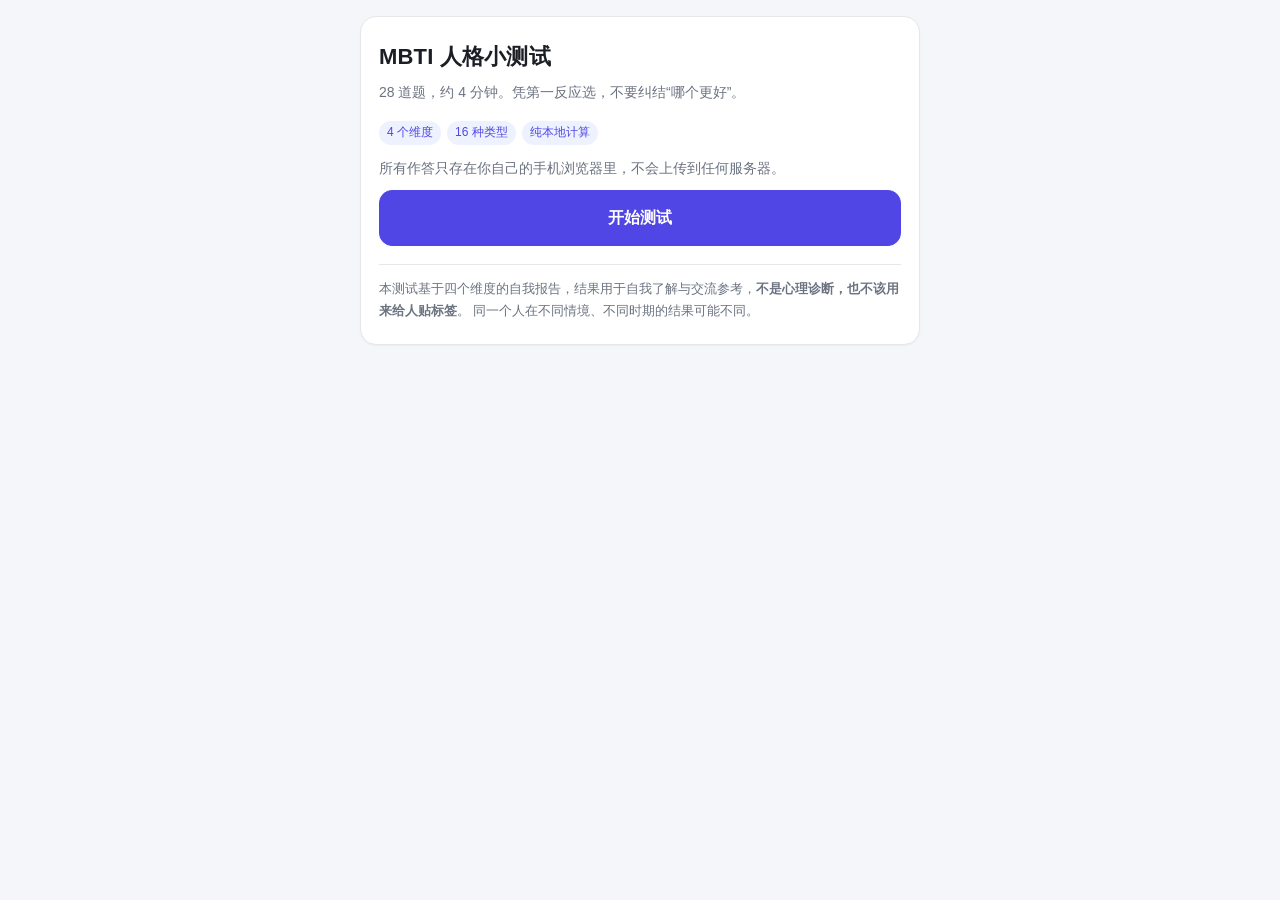
==== index.html @ 798ecd70 "deploy index.html" ====
<!DOCTYPE html>
<html lang="zh-CN">
<head>
<meta charset="utf-8">
<meta name="viewport" content="width=device-width, initial-scale=1, viewport-fit=cover">
<meta name="theme-color" content="#4f46e5">
<title>MBTI 人格小测试</title>
<style>
  :root{
    --bg:#f5f6fa; --card:#ffffff; --ink:#1c1e26; --muted:#6b7280;
    --line:#e5e7eb; --accent:#4f46e5; --accent-soft:#eef2ff;
    --good:#0f9d58; --warn:#d97706;
  }
  @media (prefers-color-scheme: dark){
    :root{
      --bg:#111318; --card:#191c23; --ink:#e8eaef; --muted:#9aa1ac;
      --line:#2a2f39; --accent:#8b8bf5; --accent-soft:#20222e;
    }
  }
  *{box-sizing:border-box;-webkit-tap-highlight-color:transparent}
  html,body{margin:0;padding:0}
  body{
    background:var(--bg); color:var(--ink);
    font:16px/1.65 -apple-system,BlinkMacSystemFont,"Segoe UI","PingFang SC","Hiragino Sans GB","Microsoft YaHei",sans-serif;
    padding:calc(16px + env(safe-area-inset-top)) 14px calc(20px + env(safe-area-inset-bottom));
    display:flex; justify-content:center;
  }
  #app{width:100%;max-width:560px}
  .card{
    background:var(--card); border:1px solid var(--line); border-radius:16px;
    padding:22px 18px; box-shadow:0 1px 2px rgba(0,0,0,.04);
  }
  h1{font-size:22px;margin:0 0 6px;letter-spacing:.2px}
  h2{font-size:17px;margin:22px 0 8px}
  p{margin:0 0 10px}
  .muted{color:var(--muted);font-size:14px}
  .tag{display:inline-block;font-size:12px;padding:2px 8px;border-radius:999px;background:var(--accent-soft);color:var(--accent);margin-right:6px}
  .btn{
    display:block;width:100%;border:1px solid var(--line);background:var(--card);
    color:var(--ink);font:inherit;font-size:16px;line-height:1.5;
    padding:15px 16px;border-radius:13px;margin:10px 0;text-align:left;cursor:pointer;
    transition:transform .06s ease, background .16s ease, border-color .16s ease;
  }
  .btn:active{transform:scale(.985)}
  .btn.primary{background:var(--accent);border-color:var(--accent);color:#fff;text-align:center;font-weight:600}
  .btn.ghost{background:transparent;text-align:center;color:var(--muted);border-style:dashed;font-size:14px;padding:11px}
  .btn.picked{background:var(--accent-soft);border-color:var(--accent)}
  .bar{height:6px;border-radius:99px;background:var(--line);overflow:hidden;margin:12px 0 18px}
  .bar > i{display:block;height:100%;background:var(--accent);border-radius:99px;transition:width .25s ease}
  .q{font-size:19px;line-height:1.55;margin:4px 0 16px;font-weight:600}
  .type{font-size:44px;font-weight:800;letter-spacing:3px;margin:2px 0 4px;color:var(--accent)}
  .type-name{font-size:18px;font-weight:600;margin-bottom:10px}
  .dim{margin:14px 0}
  .dim .label{display:flex;justify-content:space-between;flex-wrap:wrap;gap:6px;font-size:13.5px;margin-bottom:5px}
  .dim .label b{font-weight:700}
  .dim .desc{font-size:12px;color:var(--muted);text-align:center;margin-top:5px}
  .rail{display:flex;height:9px;border-radius:99px;overflow:hidden;border:1px solid var(--line)}
  .rail span{display:block;height:100%}
  .rail .l{background:var(--accent)}
  .rail .r{background:var(--line)}
  ul.chips{list-style:none;padding:0;margin:6px 0 0;display:flex;flex-wrap:wrap;gap:8px}
  ul.chips li{font-size:13px;padding:5px 10px;border-radius:9px;background:var(--accent-soft);color:var(--ink)}
  ul.list{margin:6px 0 0;padding-left:20px}
  ul.list li{margin:5px 0}
  .foot{color:var(--muted);font-size:12.5px;line-height:1.7;margin-top:18px;padding-top:14px;border-top:1px solid var(--line)}
  .note{border-left:3px solid var(--warn);background:rgba(217,119,6,.08);padding:10px 12px;border-radius:8px;font-size:13.5px;margin:12px 0}
  .row{display:flex;gap:10px}
  .row .btn{margin:10px 0 0}
  .hidden{display:none}
</style>
</head>
<body>
<div id="app"></div>

<script>
/* ============ 题库：四个维度，每个 7 题，共 28 题 ============ */
const QUESTIONS = [
  // E / I  能量来源
  {axis:"EI", q:"周末突然空出半天，你更想……", a:{t:"约人出门，找朋友聊聊天", v:"E"}, b:{t:"一个人待着，做点自己的事", v:"I"}},
  {axis:"EI", q:"在一场基本都是陌生人的聚会上，你通常……", a:{t:"主动和几个人搭话", v:"E"}, b:{t:"先观察，等别人来找你", v:"I"}},
  {axis:"EI", q:"想把一件事想清楚时，你更常……", a:{t:"边说边想，说出来才理顺", v:"E"}, b:{t:"先在心里想明白，再开口", v:"I"}},
  {axis:"EI", q:"连续社交一整天后，你的感觉是……", a:{t:"还挺兴奋，能继续", v:"E"}, b:{t:"明显被掏空，需要独处充电", v:"I"}},
  {axis:"EI", q:"遇到烦心事，你更倾向于……", a:{t:"找人说出来", v:"E"}, b:{t:"自己先消化", v:"I"}},
  {axis:"EI", q:"你的社交圈更接近……", a:{t:"认识的人多，圈子比较广", v:"E"}, b:{t:"少数几个很熟，交往很深", v:"I"}},
  {axis:"EI", q:"在小组讨论里，你更常……", a:{t:"主动开口，推动话题往前走", v:"E"}, b:{t:"听得多，想清楚再发言", v:"I"}},

  // S / N  信息获取
  {axis:"SN", q:"学一样新东西时，你更信任……", a:{t:"具体例子和可以照做的步骤", v:"S"}, b:{t:"背后的原理和整体框架", v:"N"}},
  {axis:"SN", q:"进入一个新环境，你更容易注意到……", a:{t:"眼前的事实和细节", v:"S"}, b:{t:"事情之间的关联和可能性", v:"N"}},
  {axis:"SN", q:"讲一次旅行，你更爱讲……", a:{t:"去了哪、吃了什么、花了多少", v:"S"}, b:{t:"感受、联想，和这次旅行对我的意义", v:"N"}},
  {axis:"SN", q:"做计划时，你更看重……", a:{t:"现在就能落地的具体步骤", v:"S"}, b:{t:"未来可能的方向和空间", v:"N"}},
  {axis:"SN", q:"别人更常这样评价你……", a:{t:"实在、靠得住", v:"S"}, b:{t:"想得多、有想法", v:"N"}},
  {axis:"SN", q:"你更享受哪种过程……", a:{t:"把已经有的东西打磨得更精细", v:"S"}, b:{t:"想出一个还没人做过的点子", v:"N"}},
  {axis:"SN", q:"拿到一份说明书，你会……", a:{t:"按步骤一步步照着做", v:"S"}, b:{t:"先跳着翻，抓住大意再回头", v:"N"}},

  // T / F  决策方式
  {axis:"TF", q:"朋友向你抱怨时，你第一反应是……", a:{t:"帮他分析该怎么解决", v:"T"}, b:{t:"先说一句“确实挺难受的”", v:"F"}},
  {axis:"TF", q:"做决定时，你更依赖……", a:{t:"逻辑和利弊得失", v:"T"}, b:{t:"自己的感受和对别人的影响", v:"F"}},
  {axis:"TF", q:"别人当面指出你的问题，你更在意……", a:{t:"他说得对不对", v:"T"}, b:{t:"他说话的方式和态度", v:"F"}},
  {axis:"TF", q:"团队里有人拖了后腿，你更可能……", a:{t:"直接把问题指出来", v:"T"}, b:{t:"先想他是不是遇到了什么困难", v:"F"}},
  {axis:"TF", q:"你更希望被人评价为……", a:{t:"公平、讲原则", v:"T"}, b:{t:"温暖、好相处", v:"F"}},
  {axis:"TF", q:"看电影时，你更容易被打动的是……", a:{t:"情节严密、逻辑站得住", v:"T"}, b:{t:"人物真挚的情感", v:"F"}},
  {axis:"TF", q:"必须拒绝别人时，你觉得……", a:{t:"把理由说清楚就够了", v:"T"}, b:{t:"用什么方式说更重要", v:"F"}},

  // J / P  生活态度
  {axis:"JP", q:"出门旅行前，你……", a:{t:"会做好详细行程和清单", v:"J"}, b:{t:"大致定个方向就出发", v:"P"}},
  {axis:"JP", q:"你的桌面和文件……", a:{t:"分类清楚，随时能找到", v:"J"}, b:{t:"有点乱，但我知道东西在哪", v:"P"}},
  {axis:"JP", q:"面对截止日期，你通常……", a:{t:"提前完成，留出余量", v:"J"}, b:{t:"临近了效率最高", v:"P"}},
  {axis:"JP", q:"计划被临时打乱，你会……", a:{t:"有点烦躁，想尽快回到计划里", v:"J"}, b:{t:"无所谓，随机应变反而有意思", v:"P"}},
  {axis:"JP", q:"你更喜欢……", a:{t:"事情有明确的结论", v:"J"}, b:{t:"保留选择的余地", v:"P"}},
  {axis:"JP", q:"关于待办清单，你……", a:{t:"会写，而且真的会划掉", v:"J"}, b:{t:"写过，但很少回头看", v:"P"}},
  {axis:"JP", q:"你的做事节奏更像……", a:{t:"稳步推进，按部就班", v:"J"}, b:{t:"一阵一阵，集中爆发", v:"P"}},
];

/* ============ 16 型描述 ============ */
const TYPES = {
  ISTJ:{n:"物流师",s:"可靠、务实、说到做到",g:["责任心和执行力强","重视规则与细节，少出错","承诺的事情一定跟进到底"],b:["变化太快时容易僵住","不太表达情绪，容易被误解为冷淡","容易把“应该”压在别人身上"],f:["财务 / 审计 / 法务","运维 / 质量 / 项目管理","行政与流程类岗位"]},
  ISFJ:{n:"守卫者",s:"体贴、细心，默默把事做好",g:["观察入微，记得别人的需要","踏实可靠，团队里的稳定器","对承诺和关系都很忠诚"],b:["不容易拒绝，容易过度承担","面对冲突倾向忍让","变化来临时容易焦虑"],f:["教育 / 护理 / 医疗支持","人事 / 客户成功","行政与后勤保障"]},
  INFJ:{n:"提倡者",s:"理想主义，能看穿人心",g:["洞察力强，能读懂言外之意","有长期目标感和使命感","擅长一对一深度沟通"],b:["容易过度思虑、内耗","对现实妥协感到痛苦","标准高，容易对他人失望"],f:["心理咨询 / 教练","内容策划 / 品牌","公益与社会创新"]},
  INTJ:{n:"建筑师",s:"目标清晰，习惯从系统层面想问题",g:["战略眼光，能提前布局","独立、自驱，不需要人催","学习能力强，抓住本质快"],b:["显得疏离，不喜欢无效应酬","对低效容忍度低","容易忽略他人的情绪需要"],f:["技术架构 / 算法 / 研发","战略与商业分析","产品规划"]},
  ISTP:{n:"鉴赏家",s:"冷静、动手能力强，专治眼前的问题",g:["上手快，能快速定位故障","压力下依然冷静","不喜欢废话，效率高"],b:["对长期规划兴趣不足","不爱解释，容易显得冷淡","容易厌倦重复性工作"],f:["工程 / 硬件 / 现场调试","安全应急 / 逆向分析","运维与技术支持"]},
  ISFP:{n:"探险家",s:"温和、有审美，活在当下",g:["细腻敏感，能感知氛围","动手与审美结合得好","不强加于人，相处舒服"],b:["不喜欢冲突，容易回避","长期目标容易模糊","被批评时容易受伤"],f:["设计 / 摄影 / 视觉","手作 / 内容创作","服务与体验类岗位"]},
  INFP:{n:"调停者",s:"真诚、理想主义，在意“这件事对不对”",g:["共情力强，能理解复杂情绪","有创造力，善于表达内心","坚持自己认同的价值"],b:["容易拖延，理想与现实拉扯","对批评敏感","做决定时反复摇摆"],f:["写作 / 内容 / 编剧","心理咨询 / 教育","用户研究 / 公益"]},
  INTP:{n:"逻辑学家",s:"好奇、爱分析，喜欢把事情拆开研究",g:["抽象思维强，善于建模","独立，不轻易被说服","对感兴趣的东西钻研很深"],b:["想得多做得少，容易半途","对规则和流程不耐烦","容易忽略现实约束"],f:["研发 / 算法 / 数据","研究 / 学术","技术写作与咨询"]},
  ESTP:{n:"企业家",s:"果断、行动快，喜欢真实世界的挑战",g:["临场反应快，敢拍板","擅长谈判和现场解决问题","抗压、不怕试错"],b:["耐心不足，容易急躁","对长期后果考虑偏少","不爱做计划"],f:["销售 / 商务拓展","创业 / 运营","应急与现场管理"]},
  ESFP:{n:"表演者",s:"热情、有感染力，能把气氛带动起来",g:["亲和力强，容易建立关系","适应快，现场感好","让团队气氛轻松"],b:["容易冲动消费或决定","不喜欢枯燥的收尾工作","长期规划较弱"],f:["市场 / 活动 / 新媒体","销售 / 客户关系","表演 / 直播 / 内容"]},
  ENFP:{n:"竞选者",s:"点子多、能量足，擅长把人和事连起来",g:["创意和热情都很充沛","共情力强，社交自然","能给团队带来新可能"],b:["容易开很多头、收不住尾","对重复任务耐心低","承诺过多容易疲惫"],f:["市场 / 品牌 / 增长","内容与社群运营","产品与用户研究"]},
  ENTP:{n:"辩论家",s:"思维机敏，喜欢挑战既有说法",g:["反应快，善于找漏洞","点子多，敢于打破常规","跨界学习能力强"],b:["容易争论过度、显得尖锐","对执行细节不耐烦","喜欢开头不喜欢收尾"],f:["产品 / 增长 / 战略","咨询 / 商业分析","创业与技术布道"]},
  ESTJ:{n:"总经理",s:"组织力强，把目标拆成一步步的动作",g:["执行和统筹能力强","决策果断，能扛事","擅长建立流程和标准"],b:["容易强势，听不进不同意见","对情绪需求不敏感","不喜变化和无序"],f:["管理 / 项目管理","运营 / 供应链","销售团队管理"]},
  ESFJ:{n:"执政官",s:"热心、会照顾人，天生维护关系",g:["善于协调，让团队融洽","对他人需求很敏感","执行力强，说到做到"],b:["太在意别人评价","容易为关系牺牲原则","不喜欢冲突和变动"],f:["人事 / 行政 / 客户成功","教育 / 医疗服务","社群与活动运营"]},
  ENFJ:{n:"主人公",s:"有号召力，擅长带动他人成长",g:["共情与表达兼具，感染力强","善于识人、鼓励人","有推动团队向前的能量"],b:["容易替别人扛太多","对负面反馈较敏感","理想化，容易失望"],f:["管理 / 团队负责人","培训 / 教育 / 教练","品牌公关 / 人力发展"]},
  ENTJ:{n:"指挥官",s:"目标导向，天然想把事情推到底",g:["统筹与决断力强","擅长定目标、调动资源","抗压，能在混乱中推进"],b:["节奏快，容易压到身边人","对情绪和关系投入不足","不容易接受“做不到”"],f:["创业 / 高管 / 战略","咨询 / 投资","大型项目负责"]},
};

const DIMS = [
  {key:"EI", l:"E", r:"I", ln:"外向", rn:"内向", desc:"能量从哪里来"},
  {key:"SN", l:"S", r:"N", ln:"实感", rn:"直觉", desc:"怎么接收信息"},
  {key:"TF", l:"T", r:"F", ln:"思考", rn:"情感", desc:"怎么做决定"},
  {key:"JP", l:"J", r:"P", ln:"判断", rn:"知觉", desc:"怎么安排生活"},
];

/* ============ 计分（纯函数，便于测试） ============ */
function compute(answers){
  const counts = {EI:{E:0,I:0},SN:{S:0,N:0},TF:{T:0,F:0},JP:{J:0,P:0}};
  let skipped = 0;
  answers.forEach((v, i) => {
    const q = QUESTIONS[i];
    if(!v){ skipped++; return; }
    counts[q.axis][v] += 1;
  });
  let code = "", axes = [];
  DIMS.forEach(d => {
    const c = counts[d.key];
    const lv = c[d.l], rv = c[d.r], total = lv + rv;
    const pct = total ? Math.round((lv / total) * 100) : 50;
    const letter = total ? (lv >= rv ? d.l : d.r) : d.l;
    code += letter;
    axes.push({
      key:d.key, desc:d.desc, left:d.ln, right:d.rn,
      leftLetter:d.l, rightLetter:d.r,
      leftPct: pct, rightPct: 100 - pct,
      pick: letter, total,
      borderline: total >= 5 && Math.abs(pct - 50) <= 7,
    });
  });
  return {code, axes, skipped, answered: answers.filter(Boolean).length};
}

/* ============ 界面 ============ */
const app = document.getElementById("app");
const state = { i:0, answers:new Array(QUESTIONS.length).fill(null), view:"intro" };

function esc(s){ return String(s).replace(/[&<>"]/g, c => ({"&":"&amp;","<":"&lt;",">":"&gt;",'"':"&quot;"}[c])); }

function renderIntro(){
  const total = QUESTIONS.length;
  app.innerHTML = `
    <div class="card">
      <h1>MBTI 人格小测试</h1>
      <p class="muted">${total} 道题，约 4 分钟。凭第一反应选，不要纠结“哪个更好”。</p>
      <p style="margin-top:14px">
        <span class="tag">4 个维度</span><span class="tag">16 种类型</span><span class="tag">纯本地计算</span>
      </p>
      <p class="muted" style="margin-top:12px">所有作答只存在你自己的手机浏览器里，不会上传到任何服务器。</p>
      <button class="btn primary" id="start">开始测试</button>
      <div class="foot">
        本测试基于四个维度的自我报告，结果用于自我了解与交流参考，<b>不是心理诊断，也不该用来给人贴标签</b>。
        同一个人在不同情境、不同时期的结果可能不同。
      </div>
    </div>`;
  document.getElementById("start").onclick = () => { state.i = 0; state.view = "quiz"; renderQuiz(); };
}

function renderQuiz(){
  const q = QUESTIONS[state.i];
  const chosen = state.answers[state.i];
  const pct = Math.round((state.i / QUESTIONS.length) * 100);
  app.innerHTML = `
    <div class="card">
      <div class="muted" style="display:flex;justify-content:space-between">
        <span>第 ${state.i + 1} / ${QUESTIONS.length} 题</span><span>${DIMS.find(d=>d.key===q.axis).desc}</span>
      </div>
      <div class="bar"><i style="width:${pct}%"></i></div>
      <div class="q">${esc(q.q)}</div>
      <button class="btn ${chosen===q.a.v?'picked':''}" data-v="${q.a.v}">${esc(q.a.t)}</button>
      <button class="btn ${chosen===q.b.v?'picked':''}" data-v="${q.b.v}">${esc(q.b.t)}</button>
      <button class="btn ghost" data-v="">两个都不像，跳过</button>
      ${state.i > 0 ? '<button class="btn ghost" id="back">← 上一题</button>' : ''}
    </div>`;
  app.querySelectorAll("[data-v]").forEach(el => {
    el.onclick = () => {
      state.answers[state.i] = el.dataset.v || null;
      if(state.i === QUESTIONS.length - 1){ state.view = "result"; renderResult(); }
      else { state.i += 1; renderQuiz(); }
    };
  });
  const back = document.getElementById("back");
  if(back) back.onclick = () => { state.i -= 1; renderQuiz(); };
}

function renderResult(){
  const r = compute(state.answers);
  const t = TYPES[r.code] || TYPES.ISTJ;
  const bars = r.axes.map(a => `
    <div class="dim">
      <div class="label">
        <span style="${a.pick===a.leftLetter?'font-weight:700':''}">${a.left} ${a.leftLetter} · ${a.leftPct}%</span>
        <span style="${a.pick===a.rightLetter?'font-weight:700':''}">${a.rightPct}% · ${a.rightLetter} ${a.right}</span>
      </div>
      <div class="rail"><span class="l" style="width:${a.leftPct}%"></span><span class="r" style="width:${a.rightPct}%"></span></div>
      <div class="desc">${a.desc}</div>
    </div>`).join("");

  const borderline = r.axes.filter(a => a.borderline);
  const note = borderline.length
    ? `<div class="note">${borderline.map(a => `${a.left}/${a.right}`).join("、")} 这${borderline.length>1?"几":"一"}个维度你的选择几乎对半（差距在 1 题以内），说明在这条线上比较灵活，结果仅供参考。</div>`
    : (r.skipped > 5 ? `<div class="note">你跳过了 ${r.skipped} 题，结果可能不太稳定，建议重测一次。</div>` : "");

  app.innerHTML = `
    <div class="card">
      <p class="muted" style="margin-bottom:2px">你的类型</p>
      <div class="type">${r.code}</div>
      <div class="type-name">${t.n} · ${t.s}</div>
      ${note}
      ${bars}
      <h2>你的优势</h2>
      <ul class="list">${t.g.map(x=>`<li>${esc(x)}</li>`).join("")}</ul>
      <h2>可能的盲点</h2>
      <ul class="list">${t.b.map(x=>`<li>${esc(x)}</li>`).join("")}</ul>
      <h2>方向参考</h2>
      <ul class="chips">${t.f.map(x=>`<li>${esc(x)}</li>`).join("")}</ul>
      <div class="row">
        <button class="btn primary" id="again" style="flex:1">重新测试</button>
        <button class="btn" id="copy" style="flex:1;text-align:center">复制结果</button>
      </div>
      <div class="foot">
        仅供自我探索，不是心理诊断。类型描述是“倾向”，不是“定义”——你可以不受它限制。<br>
        已答 ${r.answered} / ${QUESTIONS.length} 题。
      </div>
    </div>`;
  document.getElementById("again").onclick = () => {
    state.answers = new Array(QUESTIONS.length).fill(null);
    state.i = 0; state.view = "intro"; renderIntro();
  };
  document.getElementById("copy").onclick = async () => {
    const text = `我的 MBTI 类型：${r.code}（${t.n}）\n` +
      r.axes.map(a => `${a.left}/${a.right}：${a.leftPct}% / ${a.rightPct}%`).join("\n") +
      `\n—— MBTI 人格小测试`;
    try { await navigator.clipboard.writeText(text); document.getElementById("copy").textContent = "已复制"; }
    catch(e){ window.prompt("长按复制：", text); }
  };
}

/* 便于在 Node 里做逻辑测试 / 截图预览 */
if (typeof window !== "undefined") {
  window.__MBTI = { QUESTIONS, TYPES, DIMS, compute, renderIntro, renderQuiz, renderResult, state };
}
renderIntro();
</script>
</body>
</html>
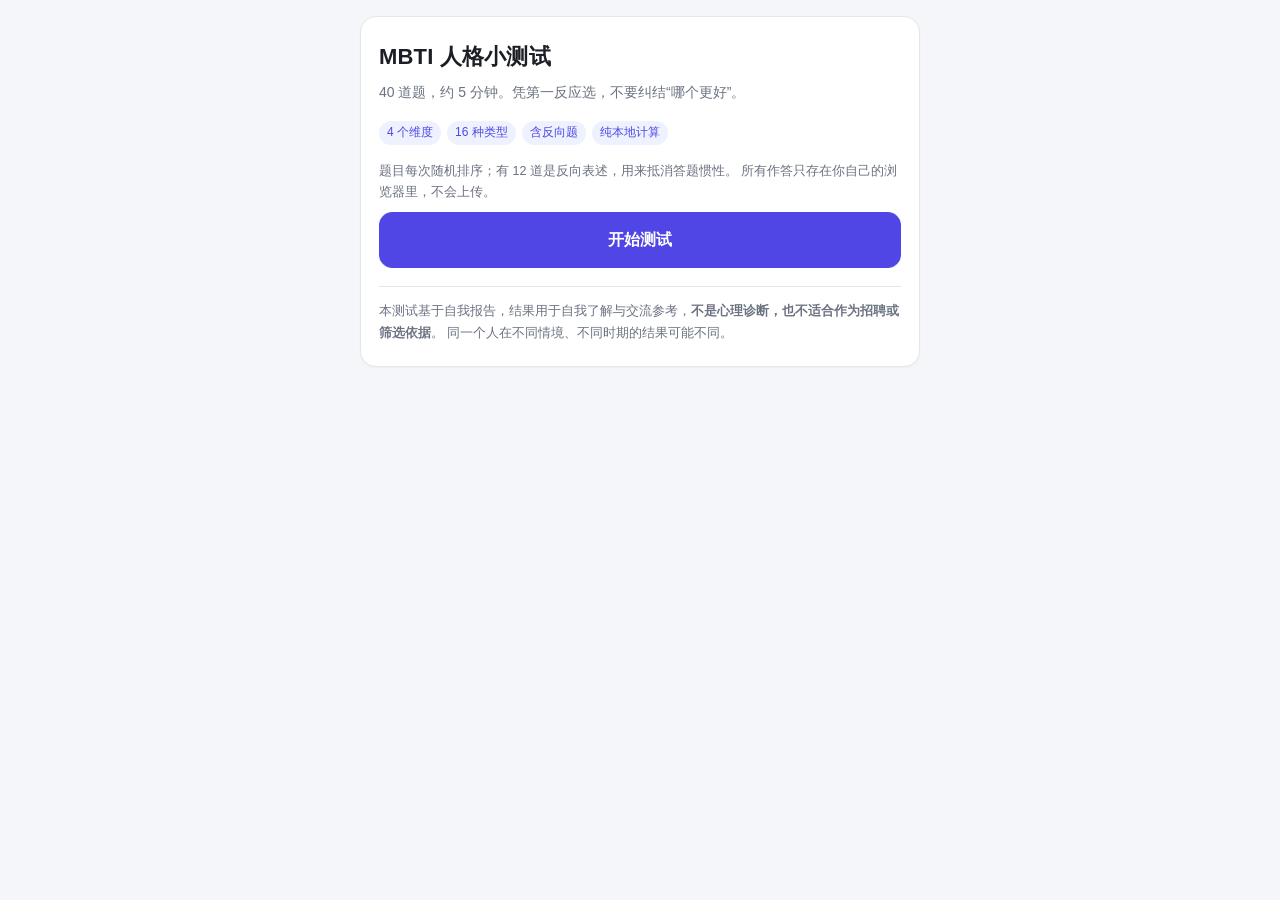
==== commit 87eeadde: "Add files via upload" ====
--- a/index.html
+++ b/index.html
@@ -4,12 +4,13 @@
 <meta charset="utf-8">
 <meta name="viewport" content="width=device-width, initial-scale=1, viewport-fit=cover">
 <meta name="theme-color" content="#4f46e5">
-<title>MBTI 人格小测试</title>
+<meta name="description" content="40 题的 MBTI 人格倾向小测试：4 个维度、16 种类型、分档判读与可信度校验，纯本地计算。">
+<title>MBTI 人格小测试 v2</title>
 <style>
   :root{
     --bg:#f5f6fa; --card:#ffffff; --ink:#1c1e26; --muted:#6b7280;
     --line:#e5e7eb; --accent:#4f46e5; --accent-soft:#eef2ff;
-    --good:#0f9d58; --warn:#d97706;
+    --good:#0f9d58; --warn:#d97706; --bad:#b91c1c;
   }
   @media (prefers-color-scheme: dark){
     :root{
@@ -34,7 +35,8 @@
   h2{font-size:17px;margin:22px 0 8px}
   p{margin:0 0 10px}
   .muted{color:var(--muted);font-size:14px}
-  .tag{display:inline-block;font-size:12px;padding:2px 8px;border-radius:999px;background:var(--accent-soft);color:var(--accent);margin-right:6px}
+  .small{font-size:12.5px}
+  .tag{display:inline-block;font-size:12px;padding:2px 8px;border-radius:999px;background:var(--accent-soft);color:var(--accent);margin:0 6px 6px 0}
   .btn{
     display:block;width:100%;border:1px solid var(--line);background:var(--card);
     color:var(--ink);font:inherit;font-size:16px;line-height:1.5;
@@ -44,13 +46,12 @@
   .btn:active{transform:scale(.985)}
   .btn.primary{background:var(--accent);border-color:var(--accent);color:#fff;text-align:center;font-weight:600}
   .btn.ghost{background:transparent;text-align:center;color:var(--muted);border-style:dashed;font-size:14px;padding:11px}
-  .btn.picked{background:var(--accent-soft);border-color:var(--accent)}
   .bar{height:6px;border-radius:99px;background:var(--line);overflow:hidden;margin:12px 0 18px}
   .bar > i{display:block;height:100%;background:var(--accent);border-radius:99px;transition:width .25s ease}
   .q{font-size:19px;line-height:1.55;margin:4px 0 16px;font-weight:600}
   .type{font-size:44px;font-weight:800;letter-spacing:3px;margin:2px 0 4px;color:var(--accent)}
   .type-name{font-size:18px;font-weight:600;margin-bottom:10px}
-  .dim{margin:14px 0}
+  .dim{margin:16px 0}
   .dim .label{display:flex;justify-content:space-between;flex-wrap:wrap;gap:6px;font-size:13.5px;margin-bottom:5px}
   .dim .label b{font-weight:700}
   .dim .desc{font-size:12px;color:var(--muted);text-align:center;margin-top:5px}
@@ -64,72 +65,173 @@
   ul.list li{margin:5px 0}
   .foot{color:var(--muted);font-size:12.5px;line-height:1.7;margin-top:18px;padding-top:14px;border-top:1px solid var(--line)}
   .note{border-left:3px solid var(--warn);background:rgba(217,119,6,.08);padding:10px 12px;border-radius:8px;font-size:13.5px;margin:12px 0}
+  .note.bad{border-color:var(--bad);background:rgba(185,28,28,.08)}
+  .note.ok{border-color:var(--good);background:rgba(15,157,88,.08)}
   .row{display:flex;gap:10px}
   .row .btn{margin:10px 0 0}
-  .hidden{display:none}
+  details.adv{margin-top:14px;border:1px dashed var(--line);border-radius:12px;padding:0 12px}
+  details.adv summary{cursor:pointer;padding:11px 0;font-size:14px;color:var(--muted)}
+  details.adv .inner{padding-bottom:12px;font-size:14px}
+  .stack{font-family:ui-monospace,SFMono-Regular,Menlo,monospace;font-size:13px;background:var(--accent-soft);padding:8px 10px;border-radius:8px;display:inline-block}
 </style>
 </head>
 <body>
 <div id="app"></div>
 
 <script>
-/* ============ 题库：四个维度，每个 7 题，共 28 题 ============ */
+/* ===================== 题库 =====================
+   40 题：每个维度 10 题，其中 3 题为反向计分（rev:true）。
+   反向题的作用：① 降低"一路选同一个位置"的惯性偏差；② 让直线作答可被识别。
+   选项 a / b 只描述行为，不出现维度术语。
+================================================== */
 const QUESTIONS = [
-  // E / I  能量来源
-  {axis:"EI", q:"周末突然空出半天，你更想……", a:{t:"约人出门，找朋友聊聊天", v:"E"}, b:{t:"一个人待着，做点自己的事", v:"I"}},
-  {axis:"EI", q:"在一场基本都是陌生人的聚会上，你通常……", a:{t:"主动和几个人搭话", v:"E"}, b:{t:"先观察，等别人来找你", v:"I"}},
-  {axis:"EI", q:"想把一件事想清楚时，你更常……", a:{t:"边说边想，说出来才理顺", v:"E"}, b:{t:"先在心里想明白，再开口", v:"I"}},
-  {axis:"EI", q:"连续社交一整天后，你的感觉是……", a:{t:"还挺兴奋，能继续", v:"E"}, b:{t:"明显被掏空，需要独处充电", v:"I"}},
-  {axis:"EI", q:"遇到烦心事，你更倾向于……", a:{t:"找人说出来", v:"E"}, b:{t:"自己先消化", v:"I"}},
-  {axis:"EI", q:"你的社交圈更接近……", a:{t:"认识的人多，圈子比较广", v:"E"}, b:{t:"少数几个很熟，交往很深", v:"I"}},
-  {axis:"EI", q:"在小组讨论里，你更常……", a:{t:"主动开口，推动话题往前走", v:"E"}, b:{t:"听得多，想清楚再发言", v:"I"}},
-
-  // S / N  信息获取
-  {axis:"SN", q:"学一样新东西时，你更信任……", a:{t:"具体例子和可以照做的步骤", v:"S"}, b:{t:"背后的原理和整体框架", v:"N"}},
-  {axis:"SN", q:"进入一个新环境，你更容易注意到……", a:{t:"眼前的事实和细节", v:"S"}, b:{t:"事情之间的关联和可能性", v:"N"}},
-  {axis:"SN", q:"讲一次旅行，你更爱讲……", a:{t:"去了哪、吃了什么、花了多少", v:"S"}, b:{t:"感受、联想，和这次旅行对我的意义", v:"N"}},
-  {axis:"SN", q:"做计划时，你更看重……", a:{t:"现在就能落地的具体步骤", v:"S"}, b:{t:"未来可能的方向和空间", v:"N"}},
-  {axis:"SN", q:"别人更常这样评价你……", a:{t:"实在、靠得住", v:"S"}, b:{t:"想得多、有想法", v:"N"}},
-  {axis:"SN", q:"你更享受哪种过程……", a:{t:"把已经有的东西打磨得更精细", v:"S"}, b:{t:"想出一个还没人做过的点子", v:"N"}},
-  {axis:"SN", q:"拿到一份说明书，你会……", a:{t:"按步骤一步步照着做", v:"S"}, b:{t:"先跳着翻，抓住大意再回头", v:"N"}},
-
-  // T / F  决策方式
-  {axis:"TF", q:"朋友向你抱怨时，你第一反应是……", a:{t:"帮他分析该怎么解决", v:"T"}, b:{t:"先说一句“确实挺难受的”", v:"F"}},
-  {axis:"TF", q:"做决定时，你更依赖……", a:{t:"逻辑和利弊得失", v:"T"}, b:{t:"自己的感受和对别人的影响", v:"F"}},
-  {axis:"TF", q:"别人当面指出你的问题，你更在意……", a:{t:"他说得对不对", v:"T"}, b:{t:"他说话的方式和态度", v:"F"}},
-  {axis:"TF", q:"团队里有人拖了后腿，你更可能……", a:{t:"直接把问题指出来", v:"T"}, b:{t:"先想他是不是遇到了什么困难", v:"F"}},
-  {axis:"TF", q:"你更希望被人评价为……", a:{t:"公平、讲原则", v:"T"}, b:{t:"温暖、好相处", v:"F"}},
-  {axis:"TF", q:"看电影时，你更容易被打动的是……", a:{t:"情节严密、逻辑站得住", v:"T"}, b:{t:"人物真挚的情感", v:"F"}},
-  {axis:"TF", q:"必须拒绝别人时，你觉得……", a:{t:"把理由说清楚就够了", v:"T"}, b:{t:"用什么方式说更重要", v:"F"}},
-
-  // J / P  生活态度
-  {axis:"JP", q:"出门旅行前，你……", a:{t:"会做好详细行程和清单", v:"J"}, b:{t:"大致定个方向就出发", v:"P"}},
-  {axis:"JP", q:"你的桌面和文件……", a:{t:"分类清楚，随时能找到", v:"J"}, b:{t:"有点乱，但我知道东西在哪", v:"P"}},
-  {axis:"JP", q:"面对截止日期，你通常……", a:{t:"提前完成，留出余量", v:"J"}, b:{t:"临近了效率最高", v:"P"}},
-  {axis:"JP", q:"计划被临时打乱，你会……", a:{t:"有点烦躁，想尽快回到计划里", v:"J"}, b:{t:"无所谓，随机应变反而有意思", v:"P"}},
-  {axis:"JP", q:"你更喜欢……", a:{t:"事情有明确的结论", v:"J"}, b:{t:"保留选择的余地", v:"P"}},
-  {axis:"JP", q:"关于待办清单，你……", a:{t:"会写，而且真的会划掉", v:"J"}, b:{t:"写过，但很少回头看", v:"P"}},
-  {axis:"JP", q:"你的做事节奏更像……", a:{t:"稳步推进，按部就班", v:"J"}, b:{t:"一阵一阵，集中爆发", v:"P"}},
+  // ---------- E / I（10 题，含 3 道反向）----------
+  {axis:"EI", rev:false, q:"周末突然空出半天，你第一反应是……", a:"约人出门，找朋友聊聊天", b:"一个人待着，做点自己的事"},
+  {axis:"EI", rev:false, q:"在一个基本都是陌生人的场合，你通常……", a:"主动和几个人搭话", b:"先观察，等别人来找你"},
+  {axis:"EI", rev:false, q:"想把一件事想清楚时，你更常……", a:"边说边想，说出来才理顺", b:"先在心里想明白，再开口"},
+  {axis:"EI", rev:false, q:"连续社交一整天后，你的感觉是……", a:"还挺兴奋，能继续", b:"明显被掏空，需要独处充电"},
+  {axis:"EI", rev:false, q:"遇到烦心事，你更倾向于……", a:"找人说出来", b:"自己先消化"},
+  {axis:"EI", rev:false, q:"你的社交圈更接近……", a:"认识的人多，圈子比较广", b:"少数几个很熟，交往很深"},
+  {axis:"EI", rev:false, q:"在小组讨论里，你更常……", a:"主动开口，推动话题往前走", b:"听得多，想清楚再发言"},
+  {axis:"EI", rev:true,  q:"一个新的聚餐邀约，你更常见的反应是……", a:"先想想要不要推掉，人多会累", b:"先答应下来，到时候再调整状态"},
+  {axis:"EI", rev:true,  q:"别人临时打电话来聊事情，你的第一感受是……", a:"有点被打断，希望改成文字", b:"挺好，正好聊聊"},
+  {axis:"EI", rev:true,  q:"需要专注做事时，你更喜欢……", a:"一个人安静的环境", b:"有人在场，哪怕各干各的"},
+
+  // ---------- S / N（10 题，含 3 道反向）----------
+  {axis:"SN", rev:false, q:"学一样新东西时，你更信任……", a:"具体例子和可以照做的步骤", b:"背后的原理和整体框架"},
+  {axis:"SN", rev:false, q:"进入一个新环境，你更容易注意到……", a:"眼前的事实和细节", b:"事情之间的关联和可能性"},
+  {axis:"SN", rev:false, q:"讲一次旅行，你更爱讲……", a:"去了哪、吃了什么、花了多少", b:"感受、联想，和这次旅行的意义"},
+  {axis:"SN", rev:false, q:"做计划时，你更看重……", a:"现在就能落地的具体步骤", b:"未来可能的方向和空间"},
+  {axis:"SN", rev:false, q:"拿到一份新的软件说明书，你会……", a:"按步骤一步步照着做", b:"先跳着翻，抓住大意再回头"},
+  {axis:"SN", rev:false, q:"你更享受哪种过程……", a:"把已经有的东西打磨得更精细", b:"想出一个还没人做过的点子"},
+  {axis:"SN", rev:false, q:"别人更常这样评价你……", a:"实在、靠得住", b:"想得多、有想法"},
+  {axis:"SN", rev:true,  q:"聊天时，你更常被对方说……", a:"话题跳得太快，跟不上", b:"太抠细节，别绕弯子"},
+  {axis:"SN", rev:true,  q:"接手一件事时，你更自然的做法是……", a:"先想它还能变成什么样子", b:"先弄清它现在到底是怎么运作的"},
+  {axis:"SN", rev:true,  q:"回忆过去的事，你脑子里更常浮现……", a:"当时的画面和具体场景", b:"后来才想明白的意义"},
+
+  // ---------- T / F（10 题，含 3 道反向）----------
+  {axis:"TF", rev:false, q:"朋友向你抱怨时，你第一反应是……", a:"帮他分析该怎么解决", b:"先说一句“确实挺难受的”"},
+  {axis:"TF", rev:false, q:"做决定时，你更依赖……", a:"逻辑和利弊得失", b:"自己的感受和对别人的影响"},
+  {axis:"TF", rev:false, q:"别人当面指出你的问题，你更在意……", a:"他说得对不对", b:"他说话的方式和态度"},
+  {axis:"TF", rev:false, q:"朋友提出一个明显有漏洞的方案，你会……", a:"当场把问题指出来", b:"先说“挺好的”，再私下提醒"},
+  {axis:"TF", rev:false, q:"你更希望被人评价为……", a:"公平、讲原则", b:"温暖、好相处"},
+  {axis:"TF", rev:false, q:"看电影时，你更容易被打动的是……", a:"情节严密、逻辑站得住", b:"人物真挚的情感"},
+  {axis:"TF", rev:false, q:"必须拒绝别人时，你觉得……", a:"把理由说清楚就够了", b:"用什么方式说更重要"},
+  {axis:"TF", rev:true,  q:"团队里要淘汰一个能力不足的成员，你更在意……", a:"他家里的情况，能不能再给次机会", b:"规则是否被公平执行"},
+  {axis:"TF", rev:true,  q:"看一场争论，你更先注意到……", a:"两边的情绪有没有被照顾到", b:"谁的论证有漏洞"},
+  {axis:"TF", rev:true,  q:"给别人提意见时，你更常先想……", a:"这话说出去他会不会难受", b:"这话是不是事实、有没有用"},
+
+  // ---------- J / P（10 题，含 3 道反向）----------
+  {axis:"JP", rev:false, q:"出门旅行前，你……", a:"会做好详细行程和清单", b:"大致定个方向就出发"},
+  {axis:"JP", rev:false, q:"你的桌面和文件……", a:"分类清楚，随时能找到", b:"有点乱，但我知道东西在哪"},
+  {axis:"JP", rev:false, q:"面对截止日期，你通常……", a:"提前完成，留出余量", b:"临近了效率最高"},
+  {axis:"JP", rev:false, q:"计划被临时打乱，你会……", a:"有点烦躁，想尽快回到计划里", b:"无所谓，随机应变反而有意思"},
+  {axis:"JP", rev:false, q:"你更喜欢……", a:"事情有明确的结论", b:"保留选择的余地"},
+  {axis:"JP", rev:false, q:"关于待办清单，你……", a:"会写，而且真的会划掉", b:"写过，但很少回头看"},
+  {axis:"JP", rev:false, q:"你的做事节奏更像……", a:"稳步推进，按部就班", b:"一阵一阵，集中爆发"},
+  {axis:"JP", rev:true,  q:"一件还没定下来的事，你会……", a:"放着，等它自己清楚", b:"尽量先定个方向，不然不踏实"},
+  {axis:"JP", rev:true,  q:"别人夸你做事，更可能是因为……", a:"临场能变通、不慌", b:"按计划推进、不掉链子"},
+  {axis:"JP", rev:true,  q:"你更容易被哪种状态吸引……", a:"说走就走，不用安排", b:"一切都安排妥当，心里有底"},
 ];
 
-/* ============ 16 型描述 ============ */
+/* ===================== 16 型内容 ===================== */
 const TYPES = {
-  ISTJ:{n:"物流师",s:"可靠、务实、说到做到",g:["责任心和执行力强","重视规则与细节，少出错","承诺的事情一定跟进到底"],b:["变化太快时容易僵住","不太表达情绪，容易被误解为冷淡","容易把“应该”压在别人身上"],f:["财务 / 审计 / 法务","运维 / 质量 / 项目管理","行政与流程类岗位"]},
-  ISFJ:{n:"守卫者",s:"体贴、细心，默默把事做好",g:["观察入微，记得别人的需要","踏实可靠，团队里的稳定器","对承诺和关系都很忠诚"],b:["不容易拒绝，容易过度承担","面对冲突倾向忍让","变化来临时容易焦虑"],f:["教育 / 护理 / 医疗支持","人事 / 客户成功","行政与后勤保障"]},
-  INFJ:{n:"提倡者",s:"理想主义，能看穿人心",g:["洞察力强，能读懂言外之意","有长期目标感和使命感","擅长一对一深度沟通"],b:["容易过度思虑、内耗","对现实妥协感到痛苦","标准高，容易对他人失望"],f:["心理咨询 / 教练","内容策划 / 品牌","公益与社会创新"]},
-  INTJ:{n:"建筑师",s:"目标清晰，习惯从系统层面想问题",g:["战略眼光，能提前布局","独立、自驱，不需要人催","学习能力强，抓住本质快"],b:["显得疏离，不喜欢无效应酬","对低效容忍度低","容易忽略他人的情绪需要"],f:["技术架构 / 算法 / 研发","战略与商业分析","产品规划"]},
-  ISTP:{n:"鉴赏家",s:"冷静、动手能力强，专治眼前的问题",g:["上手快，能快速定位故障","压力下依然冷静","不喜欢废话，效率高"],b:["对长期规划兴趣不足","不爱解释，容易显得冷淡","容易厌倦重复性工作"],f:["工程 / 硬件 / 现场调试","安全应急 / 逆向分析","运维与技术支持"]},
-  ISFP:{n:"探险家",s:"温和、有审美，活在当下",g:["细腻敏感，能感知氛围","动手与审美结合得好","不强加于人，相处舒服"],b:["不喜欢冲突，容易回避","长期目标容易模糊","被批评时容易受伤"],f:["设计 / 摄影 / 视觉","手作 / 内容创作","服务与体验类岗位"]},
-  INFP:{n:"调停者",s:"真诚、理想主义，在意“这件事对不对”",g:["共情力强，能理解复杂情绪","有创造力，善于表达内心","坚持自己认同的价值"],b:["容易拖延，理想与现实拉扯","对批评敏感","做决定时反复摇摆"],f:["写作 / 内容 / 编剧","心理咨询 / 教育","用户研究 / 公益"]},
-  INTP:{n:"逻辑学家",s:"好奇、爱分析，喜欢把事情拆开研究",g:["抽象思维强，善于建模","独立，不轻易被说服","对感兴趣的东西钻研很深"],b:["想得多做得少，容易半途","对规则和流程不耐烦","容易忽略现实约束"],f:["研发 / 算法 / 数据","研究 / 学术","技术写作与咨询"]},
-  ESTP:{n:"企业家",s:"果断、行动快，喜欢真实世界的挑战",g:["临场反应快，敢拍板","擅长谈判和现场解决问题","抗压、不怕试错"],b:["耐心不足，容易急躁","对长期后果考虑偏少","不爱做计划"],f:["销售 / 商务拓展","创业 / 运营","应急与现场管理"]},
-  ESFP:{n:"表演者",s:"热情、有感染力，能把气氛带动起来",g:["亲和力强，容易建立关系","适应快，现场感好","让团队气氛轻松"],b:["容易冲动消费或决定","不喜欢枯燥的收尾工作","长期规划较弱"],f:["市场 / 活动 / 新媒体","销售 / 客户关系","表演 / 直播 / 内容"]},
-  ENFP:{n:"竞选者",s:"点子多、能量足，擅长把人和事连起来",g:["创意和热情都很充沛","共情力强，社交自然","能给团队带来新可能"],b:["容易开很多头、收不住尾","对重复任务耐心低","承诺过多容易疲惫"],f:["市场 / 品牌 / 增长","内容与社群运营","产品与用户研究"]},
-  ENTP:{n:"辩论家",s:"思维机敏，喜欢挑战既有说法",g:["反应快，善于找漏洞","点子多，敢于打破常规","跨界学习能力强"],b:["容易争论过度、显得尖锐","对执行细节不耐烦","喜欢开头不喜欢收尾"],f:["产品 / 增长 / 战略","咨询 / 商业分析","创业与技术布道"]},
-  ESTJ:{n:"总经理",s:"组织力强，把目标拆成一步步的动作",g:["执行和统筹能力强","决策果断，能扛事","擅长建立流程和标准"],b:["容易强势，听不进不同意见","对情绪需求不敏感","不喜变化和无序"],f:["管理 / 项目管理","运营 / 供应链","销售团队管理"]},
-  ESFJ:{n:"执政官",s:"热心、会照顾人，天生维护关系",g:["善于协调，让团队融洽","对他人需求很敏感","执行力强，说到做到"],b:["太在意别人评价","容易为关系牺牲原则","不喜欢冲突和变动"],f:["人事 / 行政 / 客户成功","教育 / 医疗服务","社群与活动运营"]},
-  ENFJ:{n:"主人公",s:"有号召力，擅长带动他人成长",g:["共情与表达兼具，感染力强","善于识人、鼓励人","有推动团队向前的能量"],b:["容易替别人扛太多","对负面反馈较敏感","理想化，容易失望"],f:["管理 / 团队负责人","培训 / 教育 / 教练","品牌公关 / 人力发展"]},
-  ENTJ:{n:"指挥官",s:"目标导向，天然想把事情推到底",g:["统筹与决断力强","擅长定目标、调动资源","抗压，能在混乱中推进"],b:["节奏快，容易压到身边人","对情绪和关系投入不足","不容易接受“做不到”"],f:["创业 / 高管 / 战略","咨询 / 投资","大型项目负责"]},
+  ISTJ:{n:"物流师",s:"可靠、务实、说到做到",stack:"Si–Te–Fi–Ne",
+    g:["责任心和执行力强","重视规则与细节，很少出错","答应的事一定跟进到底"],
+    b:["变化太快时容易僵住","不太表达情绪，容易被看成冷淡","容易把自己认定的“应该”压给别人"],
+    stress:"压力大时会变得格外固执，抓住旧办法不放，还会突然对细节吹毛求疵。",
+    misread:"被说“死板”，其实只是先要弄清规则才肯动；规则清楚了反而很灵活。",
+    c:["财务 / 审计 / 法务","运维 / 质量 / 项目管理","行政与流程类岗位"]},
+  ISFJ:{n:"守卫者",s:"体贴、细心，默默把事做好",stack:"Si–Fe–Ti–Ne",
+    g:["观察入微，记得别人的需要","踏实可靠，是团队里的稳定器","对承诺和关系都很忠诚"],
+    b:["不容易拒绝，容易过度承担","面对冲突倾向忍让","变化来临时容易焦虑"],
+    stress:"压力大时会突然开始灾难化想象，把最坏的结果反复在脑子里过一遍。",
+    misread:"被说“没主见”，其实是不想让场面难堪；真触到底线时非常坚定。",
+    c:["教育 / 护理 / 医疗支持","人事 / 客户成功","行政与后勤保障"]},
+  INFJ:{n:"提倡者",s:"理想主义，能看穿人心",stack:"Ni–Fe–Ti–Se",
+    g:["洞察力强，能读出言外之意","有长期目标感和使命感","擅长一对一的深度沟通"],
+    b:["容易过度思虑、内耗","对现实妥协感到痛苦","标准高，容易对他人失望"],
+    stress:"压力大时会突然变得挑剔又疏离，用尖锐的评判把身边人推开。",
+    misread:"被说“想太多”，其实是把很多信息一次都接收进来了，只是没说出口。",
+    c:["心理咨询 / 教练","内容策划 / 品牌","公益与社会创新"]},
+  INTJ:{n:"建筑师",s:"目标清晰，习惯从系统层面想问题",stack:"Ni–Te–Fi–Se",
+    g:["战略眼光，能提前布局","独立、自驱，不需要人催","学习能力强，很快抓住本质"],
+    b:["显得疏离，不喜欢无效应酬","对低效率容忍度低","容易忽略他人的情绪需要"],
+    stress:"压力大时会突然沉溺于感官刺激——暴食、刷视频、疯狂购物，和平时的克制反差很大。",
+    misread:"被说“冷漠”，其实是懒得解释过程；在意的事会默默做到极致。",
+    c:["技术架构 / 算法 / 研发","战略与商业分析","产品规划"]},
+  ISTP:{n:"鉴赏家",s:"冷静、动手能力强，专治眼前的问题",stack:"Ti–Se–Ni–Fe",
+    g:["上手快，能迅速定位故障","压力下依然冷静","不喜欢废话，效率高"],
+    b:["对长期规划兴趣不足","不爱解释，容易显得冷淡","容易厌倦重复性工作"],
+    stress:"压力大时会情绪化爆发，平时不说的话一次全倒出来，事后自己也吓一跳。",
+    misread:"被说“不上心”，其实只是在心里跑完了整个流程，觉得没必要说。",
+    c:["工程 / 硬件 / 现场调试","安全应急 / 逆向分析","运维与技术支持"]},
+  ISFP:{n:"探险家",s:"温和、有审美，活在当下",stack:"Fi–Se–Ni–Te",
+    g:["细腻敏感，能感知氛围","动手与审美结合得好","不强加于人，相处舒服"],
+    b:["不喜欢冲突，容易回避","长期目标容易模糊","被批评时容易受伤"],
+    stress:"压力大时会突然用极度批判的眼光否定一切，包括自己。",
+    misread:"被说“没想法”，其实是把想法放在作品里了，而不是嘴上。",
+    c:["设计 / 摄影 / 视觉","手作 / 内容创作","服务与体验类岗位"]},
+  INFP:{n:"调停者",s:"真诚、理想主义，在意“这件事对不对”",stack:"Fi–Ne–Si–Te",
+    g:["共情力强，能理解复杂的情绪","有创造力，善于表达内心","坚持自己认同的价值"],
+    b:["容易拖延，理想与现实拉扯","对批评敏感","做决定时反复摇摆"],
+    stress:"压力大时会突然变得异常苛刻，用挑错来保护自己。",
+    misread:"被说“玻璃心”，其实只是对“对不对”很敏感，不是对“赢没赢”。",
+    c:["写作 / 内容 / 编剧","心理咨询 / 教育","用户研究 / 公益"]},
+  INTP:{n:"逻辑学家",s:"好奇、爱分析，喜欢把事情拆开研究",stack:"Ti–Ne–Si–Fe",
+    g:["抽象思维强，善于建模","独立，不轻易被说服","对感兴趣的东西钻研很深"],
+    b:["想得多做得少，容易半途","对规则和流程不耐烦","容易忽略现实约束"],
+    stress:"压力大时会突然情绪失控或过度在意别人的看法，和平时判若两人。",
+    misread:"被说“抬杠”，其实只是想把概念抠准，输赢并不重要。",
+    c:["研发 / 算法 / 数据","研究 / 学术","技术写作与咨询"]},
+  ESTP:{n:"企业家",s:"果断、行动快，喜欢真实世界的挑战",stack:"Se–Ti–Fe–Ni",
+    g:["临场反应快，敢拍板","擅长谈判和现场解决问题","抗压、不怕试错"],
+    b:["耐心不足，容易急躁","对长期后果考虑偏少","不爱做计划"],
+    stress:"压力大时会突然被「如果以后怎么办」的念头困住，陷入平时最不屑的焦虑。",
+    misread:"被说“莽撞”，其实是信息到手就先试一下，比空想快。",
+    c:["销售 / 商务拓展","创业 / 运营","应急与现场管理"]},
+  ESFP:{n:"表演者",s:"热情、有感染力，能把气氛带动起来",stack:"Se–Fi–Te–Ni",
+    g:["亲和力强，容易建立关系","适应快，现场感好","能让团队气氛轻松"],
+    b:["容易冲动消费或决定","不喜欢枯燥的收尾工作","长期规划较弱"],
+    stress:"压力大时会突然变得悲观又挑剔，开始否定自己过去的选择。",
+    misread:"被说“不靠谱”，其实只是不愿意把热情浪费在没意义的事上。",
+    c:["市场 / 活动 / 新媒体","销售 / 客户关系","表演 / 直播 / 内容"]},
+  ENFP:{n:"竞选者",s:"点子多、能量足，擅长把人和事连起来",stack:"Ne–Fi–Te–Si",
+    g:["创意和热情都很充沛","共情力强，社交自然","能给团队带来新可能"],
+    b:["容易开很多头、收不住尾","对重复任务耐心低","承诺过多容易疲惫"],
+    stress:"压力大时会突然被细节和琐事压垮，开始怀疑自己做的所有事。",
+    misread:"被说“三分钟热度”，其实只是同时开着很多扇门，真正的兴趣会一直留着。",
+    c:["市场 / 品牌 / 增长","内容与社群运营","产品与用户研究"]},
+  ENTP:{n:"辩论家",s:"思维机敏，喜欢挑战既有说法",stack:"Ne–Ti–Fe–Si",
+    g:["反应快，善于找漏洞","点子多，敢于打破常规","跨界学习能力强"],
+    b:["容易争论过度、显得尖锐","对执行细节不耐烦","喜欢开头不喜欢收尾"],
+    stress:"压力大时会突然抓住细节反复检查，陷入平时最烦的琐碎里。",
+    misread:"被说“爱抬杠”，其实是在帮对方把想法试压一遍。",
+    c:["产品 / 增长 / 战略","咨询 / 商业分析","创业与技术布道"]},
+  ESTJ:{n:"总经理",s:"组织力强，把目标拆成一步步的动作",stack:"Te–Si–Ne–Fi",
+    g:["执行和统筹能力强","决策果断，能扛事","擅长建立流程和标准"],
+    b:["容易强势，听不进不同意见","对情绪需求不敏感","不喜变化和无序"],
+    stress:"压力大时会突然情绪化、变得异常敏感，平时不说的委屈一次涌出来。",
+    misread:"被说“控制欲强”，其实只是受不了事情没着落。",
+    c:["管理 / 项目管理","运营 / 供应链","销售团队管理"]},
+  ESFJ:{n:"执政官",s:"热心、会照顾人，天生维护关系",stack:"Fe–Si–Ne–Ti",
+    g:["善于协调，让团队融洽","对他人需求很敏感","执行力强，说到做到"],
+    b:["太在意别人评价","容易为关系牺牲原则","不喜欢冲突和变动"],
+    stress:"压力大时会突然变得冷淡刻薄，用一种「我不管了」的方式保护自己。",
+    misread:"被说“讨好”，其实是把关系的顺畅当成做事的必要条件。",
+    c:["人事 / 行政 / 客户成功","教育 / 医疗服务","社群与活动运营"]},
+  ENFJ:{n:"主人公",s:"有号召力，擅长带动他人成长",stack:"Fe–Ni–Se–Ti",
+    g:["共情与表达兼具，感染力强","善于识人、鼓励人","有推动团队向前的能量"],
+    b:["容易替别人扛太多","对负面反馈较敏感","理想化，容易失望"],
+    stress:"压力大时会突然钻牛角尖，用逻辑把自己和身边人都拆解一遍。",
+    misread:"被说“爱管闲事”，其实是本能地看见别人卡在哪。",
+    c:["管理 / 团队负责人","培训 / 教育 / 教练","品牌公关 / 人力发展"]},
+  ENTJ:{n:"指挥官",s:"目标导向，天然想把事情推到底",stack:"Te–Ni–Se–Fi",
+    g:["统筹与决断力强","擅长定目标、调动资源","抗压，能在混乱中推进"],
+    b:["节奏快，容易压到身边人","对情绪和关系投入不足","不容易接受“做不到”"],
+    stress:"压力大时会突然被内心的价值问题困住，开始质疑自己争的这些到底为了什么。",
+    misread:"被说“强势”，其实只是把目标说清楚了，并不是不允许别人反对。",
+    c:["创业 / 高管 / 战略","咨询 / 投资","大型项目负责"]},
 };
 
 const DIMS = [
@@ -139,141 +241,278 @@
   {key:"JP", l:"J", r:"P", ln:"判断", rn:"知觉", desc:"怎么安排生活"},
 ];
 
-/* ============ 计分（纯函数，便于测试） ============ */
-function compute(answers){
-  const counts = {EI:{E:0,I:0},SN:{S:0,N:0},TF:{T:0,F:0},JP:{J:0,P:0}};
-  let skipped = 0;
-  answers.forEach((v, i) => {
-    const q = QUESTIONS[i];
-    if(!v){ skipped++; return; }
-    counts[q.axis][v] += 1;
-  });
-  let code = "", axes = [];
-  DIMS.forEach(d => {
+const SAVE_KEY = "mbti_progress_v2";
+
+/* ===================== 计分 ===================== */
+function shuffle(arr, rnd){
+  const a = arr.slice();
+  for (let i = a.length - 1; i > 0; i--){
+    const j = Math.floor(rnd() * (i + 1));
+    [a[i], a[j]] = [a[j], a[i]];
+  }
+  return a;
+}
+
+/* 打乱题目顺序，并尽量避免同一维度连续出现 3 次以上 */
+function buildOrder(rnd = Math.random){
+  const idx = QUESTIONS.map((_, i) => i);
+  for (let attempt = 0; attempt < 40; attempt++){
+    const order = shuffle(idx, rnd);
+    let ok = true, run = 1;
+    for (let i = 1; i < order.length; i++){
+      run = QUESTIONS[order[i]].axis === QUESTIONS[order[i - 1]].axis ? run + 1 : 1;
+      if (run >= 3){ ok = false; break; }
+    }
+    if (ok) return order;
+  }
+  return shuffle(idx, rnd);
+}
+
+/* records: [{axis, rev, choice}]  choice ∈ 'a' | 'b' | 'n' */
+function compute(records){
+  const counts = {EI:{E:0,I:0}, SN:{S:0,N:0}, TF:{T:0,F:0}, JP:{J:0,P:0}};
+  const stat = {total:0, neutral:0, a:0, b:0};
+  for (const q of records){
+    const d = DIMS.find(x => x.key === q.axis);
+    stat.total++;
+    if (!q.choice || q.choice === "n"){
+      stat.neutral++;
+      counts[q.axis][d.l] += 0.5;
+      counts[q.axis][d.r] += 0.5;
+      continue;
+    }
+    const pickedLeft = (q.choice === "a") !== Boolean(q.rev);
+    counts[q.axis][pickedLeft ? d.l : d.r] += 1;
+    if (q.choice === "a") stat.a++; else stat.b++;
+  }
+
+  let code = "";
+  const axes = [];
+  for (const d of DIMS){
     const c = counts[d.key];
-    const lv = c[d.l], rv = c[d.r], total = lv + rv;
-    const pct = total ? Math.round((lv / total) * 100) : 50;
-    const letter = total ? (lv >= rv ? d.l : d.r) : d.l;
+    const total = c[d.l] + c[d.r];
+    const leftPct = total ? Math.round((c[d.l] / total) * 100) : 50;
+    const diff = Math.abs(leftPct - 50);
+    const band = diff < 10 ? "middle" : diff < 30 ? "lean" : "clear";
+    const letter = c[d.l] >= c[d.r] ? d.l : d.r;
     code += letter;
     axes.push({
       key:d.key, desc:d.desc, left:d.ln, right:d.rn,
       leftLetter:d.l, rightLetter:d.r,
-      leftPct: pct, rightPct: 100 - pct,
-      pick: letter, total,
-      borderline: total >= 5 && Math.abs(pct - 50) <= 7,
+      leftPct, rightPct: 100 - leftPct,
+      pick: letter, band, total,
     });
-  });
-  return {code, axes, skipped, answered: answers.filter(Boolean).length};
-}
-
-/* ============ 界面 ============ */
+  }
+
+  const answered = stat.a + stat.b;
+  const straight = answered ? Math.max(stat.a, stat.b) / answered : 0;
+  const confidence =
+    (stat.neutral / stat.total > 0.3 || straight > 0.9) ? "low" :
+    (stat.neutral / stat.total > 0.15 || straight > 0.8) ? "medium" : "high";
+
+  return {code, axes, stat, straight, confidence};
+}
+
+/* ===================== 状态 ===================== */
 const app = document.getElementById("app");
-const state = { i:0, answers:new Array(QUESTIONS.length).fill(null), view:"intro" };
-
-function esc(s){ return String(s).replace(/[&<>"]/g, c => ({"&":"&amp;","<":"&lt;",">":"&gt;",'"':"&quot;"}[c])); }
-
+const state = { order: buildOrder(), pos: 0, answers: [], startedAt: Date.now(), view: "intro" };
+
+function esc(s){
+  return String(s).replace(/[&<>"]/g, c => ({ "&":"&amp;", "<":"&lt;", ">":"&gt;", '"':"&quot;" }[c]));
+}
+function save(){
+  try {
+    localStorage.setItem(SAVE_KEY, JSON.stringify({
+      order: state.order, pos: state.pos, answers: state.answers, startedAt: state.startedAt,
+    }));
+  } catch (e) { /* 隐私模式等情况忽略 */ }
+}
+function loadSave(){
+  try {
+    const raw = localStorage.getItem(SAVE_KEY);
+    if (!raw) return null;
+    const s = JSON.parse(raw);
+    if (!Array.isArray(s.order) || s.order.length !== QUESTIONS.length) return null;
+    if (typeof s.pos !== "number" || s.pos <= 0 || s.pos >= QUESTIONS.length) return null;
+    return s;
+  } catch (e) { return null; }
+}
+function clearSave(){ try { localStorage.removeItem(SAVE_KEY); } catch (e) {} }
+
+function records(){
+  return state.order.map((qi, i) => ({
+    axis: QUESTIONS[qi].axis, rev: QUESTIONS[qi].rev,
+    choice: state.answers[i] || null,
+  }));
+}
+
+/* ===================== 视图 ===================== */
 function renderIntro(){
-  const total = QUESTIONS.length;
+  const saved = loadSave();
   app.innerHTML = `
     <div class="card">
       <h1>MBTI 人格小测试</h1>
-      <p class="muted">${total} 道题，约 4 分钟。凭第一反应选，不要纠结“哪个更好”。</p>
+      <p class="muted">${QUESTIONS.length} 道题，约 5 分钟。凭第一反应选，不要纠结“哪个更好”。</p>
       <p style="margin-top:14px">
-        <span class="tag">4 个维度</span><span class="tag">16 种类型</span><span class="tag">纯本地计算</span>
+        <span class="tag">4 个维度</span><span class="tag">16 种类型</span><span class="tag">含反向题</span><span class="tag">纯本地计算</span>
       </p>
-      <p class="muted" style="margin-top:12px">所有作答只存在你自己的手机浏览器里，不会上传到任何服务器。</p>
-      <button class="btn primary" id="start">开始测试</button>
+      <p class="muted small" style="margin-top:10px">
+        题目每次随机排序；有 ${QUESTIONS.filter(q => q.rev).length} 道是反向表述，用来抵消答题惯性。
+        所有作答只存在你自己的浏览器里，不会上传。
+      </p>
+      ${saved ? `<button class="btn primary" id="resume">继续上次（第 ${saved.pos + 1} 题）</button>
+                 <button class="btn" id="fresh">重新开始</button>`
+              : `<button class="btn primary" id="start">开始测试</button>`}
       <div class="foot">
-        本测试基于四个维度的自我报告，结果用于自我了解与交流参考，<b>不是心理诊断，也不该用来给人贴标签</b>。
+        本测试基于自我报告，结果用于自我了解与交流参考，<b>不是心理诊断，也不适合作为招聘或筛选依据</b>。
         同一个人在不同情境、不同时期的结果可能不同。
       </div>
     </div>`;
-  document.getElementById("start").onclick = () => { state.i = 0; state.view = "quiz"; renderQuiz(); };
+
+  const start = () => {
+    state.order = buildOrder();
+    state.pos = 0; state.answers = []; state.startedAt = Date.now();
+    state.view = "quiz"; save(); renderQuiz();
+  };
+  const el = id => document.getElementById(id);
+  if (saved && el("resume")){
+    el("resume").onclick = () => {
+      Object.assign(state, { order: saved.order, pos: saved.pos, answers: saved.answers, startedAt: saved.startedAt });
+      state.view = "quiz"; renderQuiz();
+    };
+    el("fresh").onclick = start;
+  } else if (el("start")){
+    el("start").onclick = start;
+  }
 }
 
 function renderQuiz(){
-  const q = QUESTIONS[state.i];
-  const chosen = state.answers[state.i];
-  const pct = Math.round((state.i / QUESTIONS.length) * 100);
+  const qi = state.order[state.pos];
+  const q = QUESTIONS[qi];
+  const chosen = state.answers[state.pos];
+  const pct = Math.round((state.pos / QUESTIONS.length) * 100);
+
   app.innerHTML = `
     <div class="card">
-      <div class="muted" style="display:flex;justify-content:space-between">
-        <span>第 ${state.i + 1} / ${QUESTIONS.length} 题</span><span>${DIMS.find(d=>d.key===q.axis).desc}</span>
+      <div class="muted small" style="display:flex;justify-content:space-between">
+        <span>第 ${state.pos + 1} / ${QUESTIONS.length} 题</span>
+        <span>${DIMS.find(d => d.key === q.axis).desc}</span>
       </div>
       <div class="bar"><i style="width:${pct}%"></i></div>
       <div class="q">${esc(q.q)}</div>
-      <button class="btn ${chosen===q.a.v?'picked':''}" data-v="${q.a.v}">${esc(q.a.t)}</button>
-      <button class="btn ${chosen===q.b.v?'picked':''}" data-v="${q.b.v}">${esc(q.b.t)}</button>
-      <button class="btn ghost" data-v="">两个都不像，跳过</button>
-      ${state.i > 0 ? '<button class="btn ghost" id="back">← 上一题</button>' : ''}
+      <button class="btn" data-v="a" aria-pressed="${chosen === "a"}">${esc(q.a)}</button>
+      <button class="btn" data-v="b" aria-pressed="${chosen === "b"}">${esc(q.b)}</button>
+      <button class="btn ghost" data-v="n">两个都不像，跳过</button>
+      ${state.pos > 0 ? '<button class="btn ghost" id="back">← 上一题</button>' : ''}
     </div>`;
+
   app.querySelectorAll("[data-v]").forEach(el => {
     el.onclick = () => {
-      state.answers[state.i] = el.dataset.v || null;
-      if(state.i === QUESTIONS.length - 1){ state.view = "result"; renderResult(); }
-      else { state.i += 1; renderQuiz(); }
+      state.answers[state.pos] = el.dataset.v;
+      if (state.pos === QUESTIONS.length - 1){
+        clearSave();
+        state.view = "result";
+        renderResult();
+      } else {
+        state.pos += 1;
+        save();
+        renderQuiz();
+      }
     };
   });
   const back = document.getElementById("back");
-  if(back) back.onclick = () => { state.i -= 1; renderQuiz(); };
+  if (back) back.onclick = () => { state.pos -= 1; save(); renderQuiz(); };
 }
 
 function renderResult(){
-  const r = compute(state.answers);
+  const r = compute(records());
   const t = TYPES[r.code] || TYPES.ISTJ;
+  const elapsed = Math.round((Date.now() - state.startedAt) / 1000);
+
+  const bandText = {middle:"中间型", lean:"倾向型", clear:"明确型"};
   const bars = r.axes.map(a => `
     <div class="dim">
       <div class="label">
-        <span style="${a.pick===a.leftLetter?'font-weight:700':''}">${a.left} ${a.leftLetter} · ${a.leftPct}%</span>
-        <span style="${a.pick===a.rightLetter?'font-weight:700':''}">${a.rightPct}% · ${a.rightLetter} ${a.right}</span>
+        <span style="${a.pick === a.leftLetter ? "font-weight:700" : ""}">${a.left} ${a.leftLetter} · ${a.leftPct}%</span>
+        <span style="${a.pick === a.rightLetter ? "font-weight:700" : ""}">${a.rightPct}% · ${a.rightLetter} ${a.right}</span>
       </div>
       <div class="rail"><span class="l" style="width:${a.leftPct}%"></span><span class="r" style="width:${a.rightPct}%"></span></div>
-      <div class="desc">${a.desc}</div>
+      <div class="desc">${a.desc} · ${bandText[a.band]}</div>
     </div>`).join("");
 
-  const borderline = r.axes.filter(a => a.borderline);
-  const note = borderline.length
-    ? `<div class="note">${borderline.map(a => `${a.left}/${a.right}`).join("、")} 这${borderline.length>1?"几":"一"}个维度你的选择几乎对半（差距在 1 题以内），说明在这条线上比较灵活，结果仅供参考。</div>`
-    : (r.skipped > 5 ? `<div class="note">你跳过了 ${r.skipped} 题，结果可能不太稳定，建议重测一次。</div>` : "");
+  const middles = r.axes.filter(a => a.band === "middle");
+  const conf = {
+    high:  `<div class="note ok">作答质量良好：${QUESTIONS.length} 题中只跳过 ${r.stat.neutral} 题，答案分布也比较自然。</div>`,
+    medium: `<div class="note">提示：跳过 ${r.stat.neutral} 题${r.straight > 0.8 ? "，且选项集中在同一侧" : ""}，结果可能有偏差。</div>`,
+    low:   `<div class="note bad">可信度偏低：跳过 ${r.stat.neutral} 题${r.straight > 0.9 ? "，超过九成答案都在同一侧（可能没认真区分选项）" : ""}${elapsed < 60 ? `，全程只用了 ${elapsed} 秒` : ""}。建议重测一次。</div>`,
+  }[r.confidence];
+
+  const midNote = middles.length
+    ? `<div class="note">${middles.map(a => `${a.left}/${a.right}`).join("、")} 的差异不到 10%，属于<b>中间型</b>——这条线上你比较灵活，别把自己钉死在某一边。</div>`
+    : "";
 
   app.innerHTML = `
     <div class="card">
       <p class="muted" style="margin-bottom:2px">你的类型</p>
       <div class="type">${r.code}</div>
       <div class="type-name">${t.n} · ${t.s}</div>
-      ${note}
+      ${conf}${midNote}
       ${bars}
+
       <h2>你的优势</h2>
-      <ul class="list">${t.g.map(x=>`<li>${esc(x)}</li>`).join("")}</ul>
+      <ul class="list">${t.g.map(x => `<li>${esc(x)}</li>`).join("")}</ul>
+
+      <h2>别人容易误读你的地方</h2>
+      <p class="small">${esc(t.misread)}</p>
+
+      <h2>压力下的你</h2>
+      <p class="small">${esc(t.stress)}</p>
+
       <h2>可能的盲点</h2>
-      <ul class="list">${t.b.map(x=>`<li>${esc(x)}</li>`).join("")}</ul>
+      <ul class="list">${t.b.map(x => `<li>${esc(x)}</li>`).join("")}</ul>
+
       <h2>方向参考</h2>
-      <ul class="chips">${t.f.map(x=>`<li>${esc(x)}</li>`).join("")}</ul>
+      <ul class="chips">${t.c.map(x => `<li>${esc(x)}</li>`).join("")}</ul>
+      <p class="muted small" style="margin-top:8px">这些方向对这类偏好更友好，但<b>类型不构成职业限制</b>，也不是招聘依据。</p>
+
+      <details class="adv">
+        <summary>进阶解读（认知功能栈）</summary>
+        <div class="inner">
+          <p><span class="stack">${t.stack}</span></p>
+          <p class="muted small">依次是你最惯用的四种心理功能：前两位最自然，第四位最不熟练、压力下最容易失衡。
+          MBTI 圈内常用它解释"为什么同类型的人也不一样"。</p>
+        </div>
+      </details>
+
       <div class="row">
         <button class="btn primary" id="again" style="flex:1">重新测试</button>
         <button class="btn" id="copy" style="flex:1;text-align:center">复制结果</button>
       </div>
       <div class="foot">
-        仅供自我探索，不是心理诊断。类型描述是“倾向”，不是“定义”——你可以不受它限制。<br>
-        已答 ${r.answered} / ${QUESTIONS.length} 题。
+        仅供自我探索，不是心理诊断。类型描述是"倾向"，不是"定义"——你可以不受它限制。<br>
+        共 ${QUESTIONS.length} 题 · 跳过 ${r.stat.neutral} 题 · 用时 ${elapsed} 秒
       </div>
     </div>`;
+
   document.getElementById("again").onclick = () => {
-    state.answers = new Array(QUESTIONS.length).fill(null);
-    state.i = 0; state.view = "intro"; renderIntro();
+    clearSave();
+    state.order = buildOrder();
+    state.pos = 0; state.answers = []; state.startedAt = Date.now();
+    state.view = "intro"; renderIntro();
   };
   document.getElementById("copy").onclick = async () => {
     const text = `我的 MBTI 类型：${r.code}（${t.n}）\n` +
-      r.axes.map(a => `${a.left}/${a.right}：${a.leftPct}% / ${a.rightPct}%`).join("\n") +
+      r.axes.map(a => `${a.left}/${a.right}：${a.leftPct}% / ${a.rightPct}%（${bandText[a.band]}）`).join("\n") +
       `\n—— MBTI 人格小测试`;
-    try { await navigator.clipboard.writeText(text); document.getElementById("copy").textContent = "已复制"; }
-    catch(e){ window.prompt("长按复制：", text); }
+    const btn = document.getElementById("copy");
+    try { await navigator.clipboard.writeText(text); btn.textContent = "已复制"; }
+    catch (e) { window.prompt("长按复制：", text); }
   };
 }
 
-/* 便于在 Node 里做逻辑测试 / 截图预览 */
-if (typeof window !== "undefined") {
-  window.__MBTI = { QUESTIONS, TYPES, DIMS, compute, renderIntro, renderQuiz, renderResult, state };
+/* 便于 Node 测试 / 截图预览 */
+if (typeof window !== "undefined"){
+  window.__MBTI = { QUESTIONS, TYPES, DIMS, compute, buildOrder, renderIntro, renderQuiz, renderResult, state, SAVE_KEY };
 }
 renderIntro();
 </script>
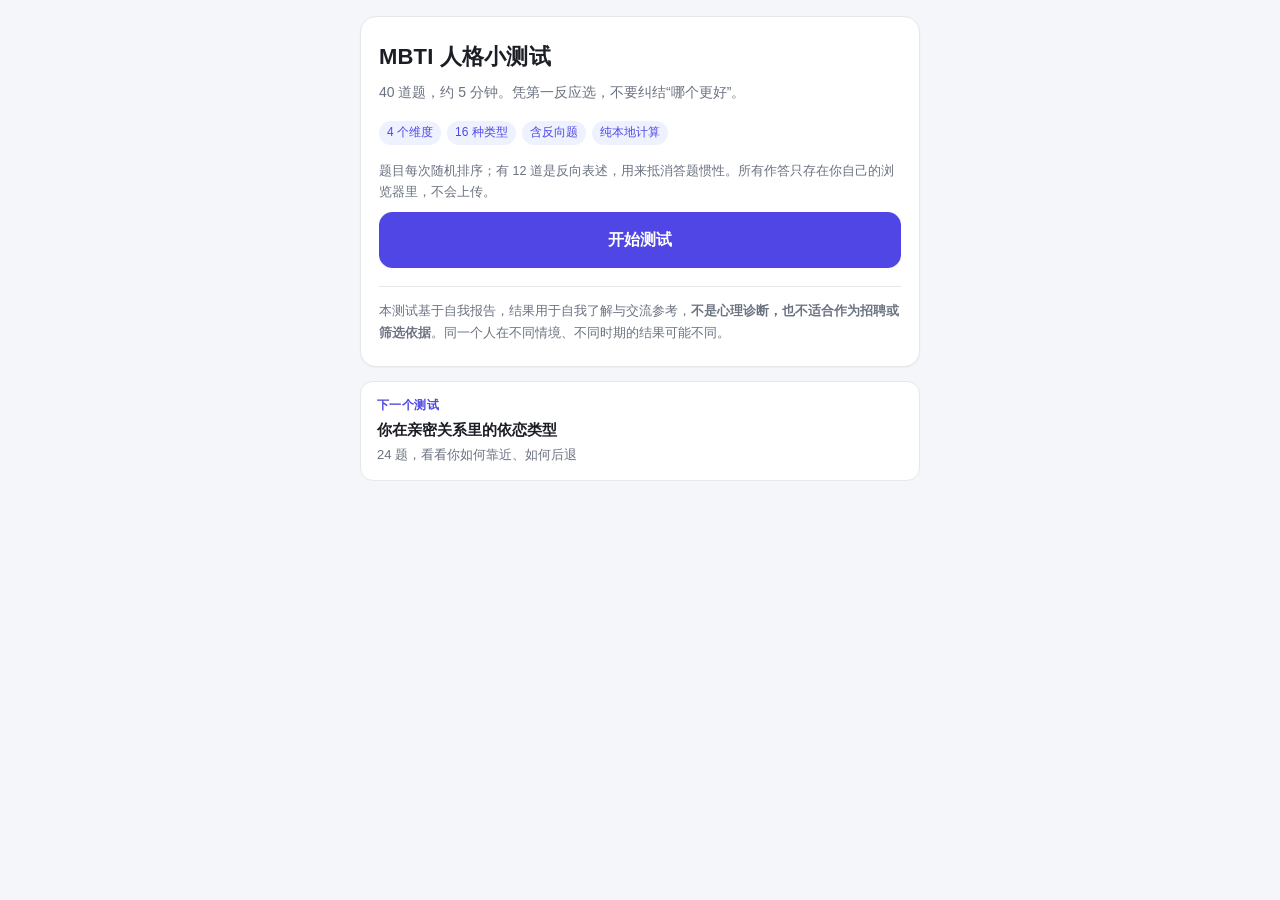
==== commit 541e0370: "Add files via upload" ====
--- a/index.html
+++ b/index.html
@@ -5,516 +5,497 @@
 <meta name="viewport" content="width=device-width, initial-scale=1, viewport-fit=cover">
 <meta name="theme-color" content="#4f46e5">
 <meta name="description" content="40 题的 MBTI 人格倾向小测试：4 个维度、16 种类型、分档判读与可信度校验，纯本地计算。">
-<title>MBTI 人格小测试 v2</title>
+<link rel="canonical" href="https://kami357232.github.io/mbti/">
+<link rel="icon" href="data:image/svg+xml,%3Csvg xmlns='http://www.w3.org/2000/svg' viewBox='0 0 100 100'%3E%3Crect width='100' height='100' rx='22' fill='%234f46e5'/%3E%3Ctext x='50' y='70' font-size='54' font-family='system-ui,sans-serif' font-weight='700' fill='%23fff' text-anchor='middle'%3EM%3C/text%3E%3C/svg%3E">
+<meta property="og:type" content="website">
+<meta property="og:site_name" content="MBTI 人格小测试">
+<meta property="og:title" content="MBTI 人格小测试 · 40 题测出你的类型">
+<meta property="og:description" content="4 个维度、16 种类型，含反向题与可信度校验。5 分钟，纯本地计算，不上传任何作答。">
+<meta property="og:url" content="https://kami357232.github.io/mbti/">
+<meta property="og:image" content="https://kami357232.github.io/mbti/og.png">
+<meta property="og:image:width" content="1200">
+<meta property="og:image:height" content="630">
+<meta property="og:locale" content="zh_CN">
+<meta name="twitter:card" content="summary_large_image">
+<meta name="twitter:title" content="MBTI 人格小测试 · 40 题">
+<meta name="twitter:description" content="4 个维度、16 种类型，含反向题与可信度校验。">
+<meta name="twitter:image" content="https://kami357232.github.io/mbti/og.png">
+<title>MBTI 人格小测试</title>
 <style>
+:root{
+  --bg:#f5f6fa; --card:#ffffff; --ink:#1c1e26; --muted:#6b7280;
+  --line:#e5e7eb; --accent:#4f46e5; --accent-soft:#eef2ff;
+  --good:#0f9d58; --warn:#d97706; --bad:#b91c1c;
+}
+@media (prefers-color-scheme: dark){
   :root{
-    --bg:#f5f6fa; --card:#ffffff; --ink:#1c1e26; --muted:#6b7280;
-    --line:#e5e7eb; --accent:#4f46e5; --accent-soft:#eef2ff;
-    --good:#0f9d58; --warn:#d97706; --bad:#b91c1c;
-  }
-  @media (prefers-color-scheme: dark){
-    :root{
-      --bg:#111318; --card:#191c23; --ink:#e8eaef; --muted:#9aa1ac;
-      --line:#2a2f39; --accent:#8b8bf5; --accent-soft:#20222e;
-    }
-  }
-  *{box-sizing:border-box;-webkit-tap-highlight-color:transparent}
-  html,body{margin:0;padding:0}
-  body{
-    background:var(--bg); color:var(--ink);
-    font:16px/1.65 -apple-system,BlinkMacSystemFont,"Segoe UI","PingFang SC","Hiragino Sans GB","Microsoft YaHei",sans-serif;
-    padding:calc(16px + env(safe-area-inset-top)) 14px calc(20px + env(safe-area-inset-bottom));
-    display:flex; justify-content:center;
-  }
-  #app{width:100%;max-width:560px}
-  .card{
-    background:var(--card); border:1px solid var(--line); border-radius:16px;
-    padding:22px 18px; box-shadow:0 1px 2px rgba(0,0,0,.04);
-  }
-  h1{font-size:22px;margin:0 0 6px;letter-spacing:.2px}
-  h2{font-size:17px;margin:22px 0 8px}
-  p{margin:0 0 10px}
-  .muted{color:var(--muted);font-size:14px}
-  .small{font-size:12.5px}
-  .tag{display:inline-block;font-size:12px;padding:2px 8px;border-radius:999px;background:var(--accent-soft);color:var(--accent);margin:0 6px 6px 0}
-  .btn{
-    display:block;width:100%;border:1px solid var(--line);background:var(--card);
-    color:var(--ink);font:inherit;font-size:16px;line-height:1.5;
-    padding:15px 16px;border-radius:13px;margin:10px 0;text-align:left;cursor:pointer;
-    transition:transform .06s ease, background .16s ease, border-color .16s ease;
-  }
-  .btn:active{transform:scale(.985)}
-  .btn.primary{background:var(--accent);border-color:var(--accent);color:#fff;text-align:center;font-weight:600}
-  .btn.ghost{background:transparent;text-align:center;color:var(--muted);border-style:dashed;font-size:14px;padding:11px}
-  .bar{height:6px;border-radius:99px;background:var(--line);overflow:hidden;margin:12px 0 18px}
-  .bar > i{display:block;height:100%;background:var(--accent);border-radius:99px;transition:width .25s ease}
-  .q{font-size:19px;line-height:1.55;margin:4px 0 16px;font-weight:600}
-  .type{font-size:44px;font-weight:800;letter-spacing:3px;margin:2px 0 4px;color:var(--accent)}
-  .type-name{font-size:18px;font-weight:600;margin-bottom:10px}
-  .dim{margin:16px 0}
-  .dim .label{display:flex;justify-content:space-between;flex-wrap:wrap;gap:6px;font-size:13.5px;margin-bottom:5px}
-  .dim .label b{font-weight:700}
-  .dim .desc{font-size:12px;color:var(--muted);text-align:center;margin-top:5px}
-  .rail{display:flex;height:9px;border-radius:99px;overflow:hidden;border:1px solid var(--line)}
-  .rail span{display:block;height:100%}
-  .rail .l{background:var(--accent)}
-  .rail .r{background:var(--line)}
-  ul.chips{list-style:none;padding:0;margin:6px 0 0;display:flex;flex-wrap:wrap;gap:8px}
-  ul.chips li{font-size:13px;padding:5px 10px;border-radius:9px;background:var(--accent-soft);color:var(--ink)}
-  ul.list{margin:6px 0 0;padding-left:20px}
-  ul.list li{margin:5px 0}
-  .foot{color:var(--muted);font-size:12.5px;line-height:1.7;margin-top:18px;padding-top:14px;border-top:1px solid var(--line)}
-  .note{border-left:3px solid var(--warn);background:rgba(217,119,6,.08);padding:10px 12px;border-radius:8px;font-size:13.5px;margin:12px 0}
-  .note.bad{border-color:var(--bad);background:rgba(185,28,28,.08)}
-  .note.ok{border-color:var(--good);background:rgba(15,157,88,.08)}
-  .row{display:flex;gap:10px}
-  .row .btn{margin:10px 0 0}
-  details.adv{margin-top:14px;border:1px dashed var(--line);border-radius:12px;padding:0 12px}
-  details.adv summary{cursor:pointer;padding:11px 0;font-size:14px;color:var(--muted)}
-  details.adv .inner{padding-bottom:12px;font-size:14px}
-  .stack{font-family:ui-monospace,SFMono-Regular,Menlo,monospace;font-size:13px;background:var(--accent-soft);padding:8px 10px;border-radius:8px;display:inline-block}
+    --bg:#111318; --card:#191c23; --ink:#e8eaef; --muted:#9aa1ac;
+    --line:#2a2f39; --accent:#8b8bf5; --accent-soft:#20222e;
+  }
+}
+*{box-sizing:border-box;-webkit-tap-highlight-color:transparent}
+html,body{margin:0;padding:0}
+body{
+  background:var(--bg); color:var(--ink);
+  font:16px/1.65 -apple-system,BlinkMacSystemFont,"Segoe UI","PingFang SC","Hiragino Sans GB","Microsoft YaHei",sans-serif;
+  padding:calc(16px + env(safe-area-inset-top)) 14px calc(20px + env(safe-area-inset-bottom));
+  display:flex; justify-content:center;
+}
+#app{width:100%;max-width:560px}
+.card{
+  background:var(--card); border:1px solid var(--line); border-radius:16px;
+  padding:22px 18px; box-shadow:0 1px 2px rgba(0,0,0,.04);
+}
+h1{font-size:22px;margin:0 0 6px;letter-spacing:.2px}
+h2{font-size:17px;margin:22px 0 8px}
+p{margin:0 0 10px}
+.muted{color:var(--muted);font-size:14px}
+.small{font-size:12.5px}
+.tag{display:inline-block;font-size:12px;padding:2px 8px;border-radius:999px;background:var(--accent-soft);color:var(--accent);margin:0 6px 6px 0}
+.btn{
+  display:block;width:100%;border:1px solid var(--line);background:var(--card);
+  color:var(--ink);font:inherit;font-size:16px;line-height:1.5;
+  padding:15px 16px;border-radius:13px;margin:10px 0;text-align:left;cursor:pointer;
+  transition:transform .06s ease, background .16s ease, border-color .16s ease;
+}
+.btn:active{transform:scale(.985)}
+.btn.primary{background:var(--accent);border-color:var(--accent);color:#fff;text-align:center;font-weight:600}
+.btn.picked{border-color:var(--accent);background:var(--accent-soft)}
+.btn.picked::after{content:"✓";float:right;font-weight:700;color:var(--accent);margin-left:8px}
+.btn.ghost{background:transparent;text-align:center;color:var(--muted);border-style:dashed;font-size:14px;padding:11px}
+.sr{position:absolute;width:1px;height:1px;padding:0;margin:-1px;overflow:hidden;clip:rect(0 0 0 0);white-space:nowrap;border:0}
+.bar{height:6px;border-radius:99px;background:var(--line);overflow:hidden;margin:12px 0 18px}
+.bar > i{display:block;height:100%;background:var(--accent);border-radius:99px;transition:width .25s ease}
+.q{font-size:19px;line-height:1.55;margin:4px 0 16px;font-weight:600}
+.type{font-size:40px;font-weight:800;letter-spacing:3px;margin:2px 0 4px;color:var(--accent)}
+.type-name{font-size:18px;font-weight:600;margin-bottom:10px}
+.dim{margin:16px 0}
+.dim .label{display:flex;justify-content:space-between;flex-wrap:wrap;gap:6px;font-size:13.5px;margin-bottom:5px}
+.dim .label b{font-weight:700}
+.dim .desc{font-size:12px;color:var(--muted);text-align:center;margin-top:5px}
+.rail{display:flex;height:9px;border-radius:99px;overflow:hidden;border:1px solid var(--line)}
+.rail span{display:block;height:100%}
+.rail .l{background:var(--accent)}
+.rail .r{background:var(--line)}
+ul.chips{list-style:none;padding:0;margin:6px 0 0;display:flex;flex-wrap:wrap;gap:8px}
+ul.chips li{font-size:13px;padding:5px 10px;border-radius:9px;background:var(--accent-soft);color:var(--ink)}
+ul.list{margin:6px 0 0;padding-left:20px}
+ul.list li{margin:5px 0}
+ul.list.plain{list-style:none;padding-left:0}
+ul.list.plain li{padding-left:14px;position:relative}
+ul.list.plain li::before{content:"·";position:absolute;left:2px;color:var(--accent);font-weight:700}
+.foot{color:var(--muted);font-size:12.5px;line-height:1.7;margin-top:18px;padding-top:14px;border-top:1px solid var(--line)}
+.note{border-left:3px solid var(--warn);background:rgba(217,119,6,.08);padding:10px 12px;border-radius:8px;font-size:13.5px;margin:12px 0}
+.note.bad{border-color:var(--bad);background:rgba(185,28,28,.08)}
+.note.ok{border-color:var(--good);background:rgba(15,157,88,.08)}
+.row{display:flex;gap:10px}
+.row .btn{margin:10px 0 0}
+details.adv{margin-top:14px;border:1px dashed var(--line);border-radius:12px;padding:0 12px}
+details.adv summary{cursor:pointer;padding:11px 0;font-size:14px;color:var(--muted)}
+details.adv .inner{padding-bottom:12px;font-size:14px}
+.stack{font-family:ui-monospace,SFMono-Regular,Menlo,monospace;font-size:13px;background:var(--accent-soft);padding:8px 10px;border-radius:8px;display:inline-block}
+a.cross{
+  display:block;margin-top:14px;padding:14px 16px;border-radius:13px;text-decoration:none;
+  border:1px solid var(--line);background:var(--card);color:var(--ink);
+}
+a.cross .k{font-size:12px;color:var(--accent);font-weight:600;letter-spacing:.4px}
+a.cross .t{font-size:15px;font-weight:600;margin:2px 0}
+a.cross .d{font-size:13px;color:var(--muted)}
+.pair{border:1px solid var(--line);border-radius:12px;padding:12px 14px;margin:10px 0}
+.pair .who{font-size:13px;color:var(--accent);font-weight:600}
+.pair .say{font-size:14px;margin-top:4px}
+
 </style>
 </head>
 <body>
 <div id="app"></div>
-
 <script>
-/* ===================== 题库 =====================
-   40 题：每个维度 10 题，其中 3 题为反向计分（rev:true）。
-   反向题的作用：① 降低"一路选同一个位置"的惯性偏差；② 让直线作答可被识别。
-   选项 a / b 只描述行为，不出现维度术语。
-================================================== */
-const QUESTIONS = [
-  // ---------- E / I（10 题，含 3 道反向）----------
-  {axis:"EI", rev:false, q:"周末突然空出半天，你第一反应是……", a:"约人出门，找朋友聊聊天", b:"一个人待着，做点自己的事"},
-  {axis:"EI", rev:false, q:"在一个基本都是陌生人的场合，你通常……", a:"主动和几个人搭话", b:"先观察，等别人来找你"},
-  {axis:"EI", rev:false, q:"想把一件事想清楚时，你更常……", a:"边说边想，说出来才理顺", b:"先在心里想明白，再开口"},
-  {axis:"EI", rev:false, q:"连续社交一整天后，你的感觉是……", a:"还挺兴奋，能继续", b:"明显被掏空，需要独处充电"},
-  {axis:"EI", rev:false, q:"遇到烦心事，你更倾向于……", a:"找人说出来", b:"自己先消化"},
-  {axis:"EI", rev:false, q:"你的社交圈更接近……", a:"认识的人多，圈子比较广", b:"少数几个很熟，交往很深"},
-  {axis:"EI", rev:false, q:"在小组讨论里，你更常……", a:"主动开口，推动话题往前走", b:"听得多，想清楚再发言"},
-  {axis:"EI", rev:true,  q:"一个新的聚餐邀约，你更常见的反应是……", a:"先想想要不要推掉，人多会累", b:"先答应下来，到时候再调整状态"},
-  {axis:"EI", rev:true,  q:"别人临时打电话来聊事情，你的第一感受是……", a:"有点被打断，希望改成文字", b:"挺好，正好聊聊"},
-  {axis:"EI", rev:true,  q:"需要专注做事时，你更喜欢……", a:"一个人安静的环境", b:"有人在场，哪怕各干各的"},
-
-  // ---------- S / N（10 题，含 3 道反向）----------
-  {axis:"SN", rev:false, q:"学一样新东西时，你更信任……", a:"具体例子和可以照做的步骤", b:"背后的原理和整体框架"},
-  {axis:"SN", rev:false, q:"进入一个新环境，你更容易注意到……", a:"眼前的事实和细节", b:"事情之间的关联和可能性"},
-  {axis:"SN", rev:false, q:"讲一次旅行，你更爱讲……", a:"去了哪、吃了什么、花了多少", b:"感受、联想，和这次旅行的意义"},
-  {axis:"SN", rev:false, q:"做计划时，你更看重……", a:"现在就能落地的具体步骤", b:"未来可能的方向和空间"},
-  {axis:"SN", rev:false, q:"拿到一份新的软件说明书，你会……", a:"按步骤一步步照着做", b:"先跳着翻，抓住大意再回头"},
-  {axis:"SN", rev:false, q:"你更享受哪种过程……", a:"把已经有的东西打磨得更精细", b:"想出一个还没人做过的点子"},
-  {axis:"SN", rev:false, q:"别人更常这样评价你……", a:"实在、靠得住", b:"想得多、有想法"},
-  {axis:"SN", rev:true,  q:"聊天时，你更常被对方说……", a:"话题跳得太快，跟不上", b:"太抠细节，别绕弯子"},
-  {axis:"SN", rev:true,  q:"接手一件事时，你更自然的做法是……", a:"先想它还能变成什么样子", b:"先弄清它现在到底是怎么运作的"},
-  {axis:"SN", rev:true,  q:"回忆过去的事，你脑子里更常浮现……", a:"当时的画面和具体场景", b:"后来才想明白的意义"},
-
-  // ---------- T / F（10 题，含 3 道反向）----------
-  {axis:"TF", rev:false, q:"朋友向你抱怨时，你第一反应是……", a:"帮他分析该怎么解决", b:"先说一句“确实挺难受的”"},
-  {axis:"TF", rev:false, q:"做决定时，你更依赖……", a:"逻辑和利弊得失", b:"自己的感受和对别人的影响"},
-  {axis:"TF", rev:false, q:"别人当面指出你的问题，你更在意……", a:"他说得对不对", b:"他说话的方式和态度"},
-  {axis:"TF", rev:false, q:"朋友提出一个明显有漏洞的方案，你会……", a:"当场把问题指出来", b:"先说“挺好的”，再私下提醒"},
-  {axis:"TF", rev:false, q:"你更希望被人评价为……", a:"公平、讲原则", b:"温暖、好相处"},
-  {axis:"TF", rev:false, q:"看电影时，你更容易被打动的是……", a:"情节严密、逻辑站得住", b:"人物真挚的情感"},
-  {axis:"TF", rev:false, q:"必须拒绝别人时，你觉得……", a:"把理由说清楚就够了", b:"用什么方式说更重要"},
-  {axis:"TF", rev:true,  q:"团队里要淘汰一个能力不足的成员，你更在意……", a:"他家里的情况，能不能再给次机会", b:"规则是否被公平执行"},
-  {axis:"TF", rev:true,  q:"看一场争论，你更先注意到……", a:"两边的情绪有没有被照顾到", b:"谁的论证有漏洞"},
-  {axis:"TF", rev:true,  q:"给别人提意见时，你更常先想……", a:"这话说出去他会不会难受", b:"这话是不是事实、有没有用"},
-
-  // ---------- J / P（10 题，含 3 道反向）----------
-  {axis:"JP", rev:false, q:"出门旅行前，你……", a:"会做好详细行程和清单", b:"大致定个方向就出发"},
-  {axis:"JP", rev:false, q:"你的桌面和文件……", a:"分类清楚，随时能找到", b:"有点乱，但我知道东西在哪"},
-  {axis:"JP", rev:false, q:"面对截止日期，你通常……", a:"提前完成，留出余量", b:"临近了效率最高"},
-  {axis:"JP", rev:false, q:"计划被临时打乱，你会……", a:"有点烦躁，想尽快回到计划里", b:"无所谓，随机应变反而有意思"},
-  {axis:"JP", rev:false, q:"你更喜欢……", a:"事情有明确的结论", b:"保留选择的余地"},
-  {axis:"JP", rev:false, q:"关于待办清单，你……", a:"会写，而且真的会划掉", b:"写过，但很少回头看"},
-  {axis:"JP", rev:false, q:"你的做事节奏更像……", a:"稳步推进，按部就班", b:"一阵一阵，集中爆发"},
-  {axis:"JP", rev:true,  q:"一件还没定下来的事，你会……", a:"放着，等它自己清楚", b:"尽量先定个方向，不然不踏实"},
-  {axis:"JP", rev:true,  q:"别人夸你做事，更可能是因为……", a:"临场能变通、不慌", b:"按计划推进、不掉链子"},
-  {axis:"JP", rev:true,  q:"你更容易被哪种状态吸引……", a:"说走就走，不用安排", b:"一切都安排妥当，心里有底"},
-];
-
-/* ===================== 16 型内容 ===================== */
-const TYPES = {
-  ISTJ:{n:"物流师",s:"可靠、务实、说到做到",stack:"Si–Te–Fi–Ne",
-    g:["责任心和执行力强","重视规则与细节，很少出错","答应的事一定跟进到底"],
-    b:["变化太快时容易僵住","不太表达情绪，容易被看成冷淡","容易把自己认定的“应该”压给别人"],
-    stress:"压力大时会变得格外固执，抓住旧办法不放，还会突然对细节吹毛求疵。",
-    misread:"被说“死板”，其实只是先要弄清规则才肯动；规则清楚了反而很灵活。",
-    c:["财务 / 审计 / 法务","运维 / 质量 / 项目管理","行政与流程类岗位"]},
-  ISFJ:{n:"守卫者",s:"体贴、细心，默默把事做好",stack:"Si–Fe–Ti–Ne",
-    g:["观察入微，记得别人的需要","踏实可靠，是团队里的稳定器","对承诺和关系都很忠诚"],
-    b:["不容易拒绝，容易过度承担","面对冲突倾向忍让","变化来临时容易焦虑"],
-    stress:"压力大时会突然开始灾难化想象，把最坏的结果反复在脑子里过一遍。",
-    misread:"被说“没主见”，其实是不想让场面难堪；真触到底线时非常坚定。",
-    c:["教育 / 护理 / 医疗支持","人事 / 客户成功","行政与后勤保障"]},
-  INFJ:{n:"提倡者",s:"理想主义，能看穿人心",stack:"Ni–Fe–Ti–Se",
-    g:["洞察力强，能读出言外之意","有长期目标感和使命感","擅长一对一的深度沟通"],
-    b:["容易过度思虑、内耗","对现实妥协感到痛苦","标准高，容易对他人失望"],
-    stress:"压力大时会突然变得挑剔又疏离，用尖锐的评判把身边人推开。",
-    misread:"被说“想太多”，其实是把很多信息一次都接收进来了，只是没说出口。",
-    c:["心理咨询 / 教练","内容策划 / 品牌","公益与社会创新"]},
-  INTJ:{n:"建筑师",s:"目标清晰，习惯从系统层面想问题",stack:"Ni–Te–Fi–Se",
-    g:["战略眼光，能提前布局","独立、自驱，不需要人催","学习能力强，很快抓住本质"],
-    b:["显得疏离，不喜欢无效应酬","对低效率容忍度低","容易忽略他人的情绪需要"],
-    stress:"压力大时会突然沉溺于感官刺激——暴食、刷视频、疯狂购物，和平时的克制反差很大。",
-    misread:"被说“冷漠”，其实是懒得解释过程；在意的事会默默做到极致。",
-    c:["技术架构 / 算法 / 研发","战略与商业分析","产品规划"]},
-  ISTP:{n:"鉴赏家",s:"冷静、动手能力强，专治眼前的问题",stack:"Ti–Se–Ni–Fe",
-    g:["上手快，能迅速定位故障","压力下依然冷静","不喜欢废话，效率高"],
-    b:["对长期规划兴趣不足","不爱解释，容易显得冷淡","容易厌倦重复性工作"],
-    stress:"压力大时会情绪化爆发，平时不说的话一次全倒出来，事后自己也吓一跳。",
-    misread:"被说“不上心”，其实只是在心里跑完了整个流程，觉得没必要说。",
-    c:["工程 / 硬件 / 现场调试","安全应急 / 逆向分析","运维与技术支持"]},
-  ISFP:{n:"探险家",s:"温和、有审美，活在当下",stack:"Fi–Se–Ni–Te",
-    g:["细腻敏感，能感知氛围","动手与审美结合得好","不强加于人，相处舒服"],
-    b:["不喜欢冲突，容易回避","长期目标容易模糊","被批评时容易受伤"],
-    stress:"压力大时会突然用极度批判的眼光否定一切，包括自己。",
-    misread:"被说“没想法”，其实是把想法放在作品里了，而不是嘴上。",
-    c:["设计 / 摄影 / 视觉","手作 / 内容创作","服务与体验类岗位"]},
-  INFP:{n:"调停者",s:"真诚、理想主义，在意“这件事对不对”",stack:"Fi–Ne–Si–Te",
-    g:["共情力强，能理解复杂的情绪","有创造力，善于表达内心","坚持自己认同的价值"],
-    b:["容易拖延，理想与现实拉扯","对批评敏感","做决定时反复摇摆"],
-    stress:"压力大时会突然变得异常苛刻，用挑错来保护自己。",
-    misread:"被说“玻璃心”，其实只是对“对不对”很敏感，不是对“赢没赢”。",
-    c:["写作 / 内容 / 编剧","心理咨询 / 教育","用户研究 / 公益"]},
-  INTP:{n:"逻辑学家",s:"好奇、爱分析，喜欢把事情拆开研究",stack:"Ti–Ne–Si–Fe",
-    g:["抽象思维强，善于建模","独立，不轻易被说服","对感兴趣的东西钻研很深"],
-    b:["想得多做得少，容易半途","对规则和流程不耐烦","容易忽略现实约束"],
-    stress:"压力大时会突然情绪失控或过度在意别人的看法，和平时判若两人。",
-    misread:"被说“抬杠”，其实只是想把概念抠准，输赢并不重要。",
-    c:["研发 / 算法 / 数据","研究 / 学术","技术写作与咨询"]},
-  ESTP:{n:"企业家",s:"果断、行动快，喜欢真实世界的挑战",stack:"Se–Ti–Fe–Ni",
-    g:["临场反应快，敢拍板","擅长谈判和现场解决问题","抗压、不怕试错"],
-    b:["耐心不足，容易急躁","对长期后果考虑偏少","不爱做计划"],
-    stress:"压力大时会突然被「如果以后怎么办」的念头困住，陷入平时最不屑的焦虑。",
-    misread:"被说“莽撞”，其实是信息到手就先试一下，比空想快。",
-    c:["销售 / 商务拓展","创业 / 运营","应急与现场管理"]},
-  ESFP:{n:"表演者",s:"热情、有感染力，能把气氛带动起来",stack:"Se–Fi–Te–Ni",
-    g:["亲和力强，容易建立关系","适应快，现场感好","能让团队气氛轻松"],
-    b:["容易冲动消费或决定","不喜欢枯燥的收尾工作","长期规划较弱"],
-    stress:"压力大时会突然变得悲观又挑剔，开始否定自己过去的选择。",
-    misread:"被说“不靠谱”，其实只是不愿意把热情浪费在没意义的事上。",
-    c:["市场 / 活动 / 新媒体","销售 / 客户关系","表演 / 直播 / 内容"]},
-  ENFP:{n:"竞选者",s:"点子多、能量足，擅长把人和事连起来",stack:"Ne–Fi–Te–Si",
-    g:["创意和热情都很充沛","共情力强，社交自然","能给团队带来新可能"],
-    b:["容易开很多头、收不住尾","对重复任务耐心低","承诺过多容易疲惫"],
-    stress:"压力大时会突然被细节和琐事压垮，开始怀疑自己做的所有事。",
-    misread:"被说“三分钟热度”，其实只是同时开着很多扇门，真正的兴趣会一直留着。",
-    c:["市场 / 品牌 / 增长","内容与社群运营","产品与用户研究"]},
-  ENTP:{n:"辩论家",s:"思维机敏，喜欢挑战既有说法",stack:"Ne–Ti–Fe–Si",
-    g:["反应快，善于找漏洞","点子多，敢于打破常规","跨界学习能力强"],
-    b:["容易争论过度、显得尖锐","对执行细节不耐烦","喜欢开头不喜欢收尾"],
-    stress:"压力大时会突然抓住细节反复检查，陷入平时最烦的琐碎里。",
-    misread:"被说“爱抬杠”，其实是在帮对方把想法试压一遍。",
-    c:["产品 / 增长 / 战略","咨询 / 商业分析","创业与技术布道"]},
-  ESTJ:{n:"总经理",s:"组织力强，把目标拆成一步步的动作",stack:"Te–Si–Ne–Fi",
-    g:["执行和统筹能力强","决策果断，能扛事","擅长建立流程和标准"],
-    b:["容易强势，听不进不同意见","对情绪需求不敏感","不喜变化和无序"],
-    stress:"压力大时会突然情绪化、变得异常敏感，平时不说的委屈一次涌出来。",
-    misread:"被说“控制欲强”，其实只是受不了事情没着落。",
-    c:["管理 / 项目管理","运营 / 供应链","销售团队管理"]},
-  ESFJ:{n:"执政官",s:"热心、会照顾人，天生维护关系",stack:"Fe–Si–Ne–Ti",
-    g:["善于协调，让团队融洽","对他人需求很敏感","执行力强，说到做到"],
-    b:["太在意别人评价","容易为关系牺牲原则","不喜欢冲突和变动"],
-    stress:"压力大时会突然变得冷淡刻薄，用一种「我不管了」的方式保护自己。",
-    misread:"被说“讨好”，其实是把关系的顺畅当成做事的必要条件。",
-    c:["人事 / 行政 / 客户成功","教育 / 医疗服务","社群与活动运营"]},
-  ENFJ:{n:"主人公",s:"有号召力，擅长带动他人成长",stack:"Fe–Ni–Se–Ti",
-    g:["共情与表达兼具，感染力强","善于识人、鼓励人","有推动团队向前的能量"],
-    b:["容易替别人扛太多","对负面反馈较敏感","理想化，容易失望"],
-    stress:"压力大时会突然钻牛角尖，用逻辑把自己和身边人都拆解一遍。",
-    misread:"被说“爱管闲事”，其实是本能地看见别人卡在哪。",
-    c:["管理 / 团队负责人","培训 / 教育 / 教练","品牌公关 / 人力发展"]},
-  ENTJ:{n:"指挥官",s:"目标导向，天然想把事情推到底",stack:"Te–Ni–Se–Fi",
-    g:["统筹与决断力强","擅长定目标、调动资源","抗压，能在混乱中推进"],
-    b:["节奏快，容易压到身边人","对情绪和关系投入不足","不容易接受“做不到”"],
-    stress:"压力大时会突然被内心的价值问题困住，开始质疑自己争的这些到底为了什么。",
-    misread:"被说“强势”，其实只是把目标说清楚了，并不是不允许别人反对。",
-    c:["创业 / 高管 / 战略","咨询 / 投资","大型项目负责"]},
-};
-
-const DIMS = [
-  {key:"EI", l:"E", r:"I", ln:"外向", rn:"内向", desc:"能量从哪里来"},
-  {key:"SN", l:"S", r:"N", ln:"实感", rn:"直觉", desc:"怎么接收信息"},
-  {key:"TF", l:"T", r:"F", ln:"思考", rn:"情感", desc:"怎么做决定"},
-  {key:"JP", l:"J", r:"P", ln:"判断", rn:"知觉", desc:"怎么安排生活"},
-];
-
-const SAVE_KEY = "mbti_progress_v2";
-
-/* ===================== 计分 ===================== */
-function shuffle(arr, rnd){
-  const a = arr.slice();
-  for (let i = a.length - 1; i > 0; i--){
-    const j = Math.floor(rnd() * (i + 1));
-    [a[i], a[j]] = [a[j], a[i]];
-  }
-  return a;
-}
-
-/* 打乱题目顺序，并尽量避免同一维度连续出现 3 次以上 */
-function buildOrder(rnd = Math.random){
-  const idx = QUESTIONS.map((_, i) => i);
-  for (let attempt = 0; attempt < 40; attempt++){
-    const order = shuffle(idx, rnd);
-    let ok = true, run = 1;
-    for (let i = 1; i < order.length; i++){
-      run = QUESTIONS[order[i]].axis === QUESTIONS[order[i - 1]].axis ? run + 1 : 1;
-      if (run >= 3){ ok = false; break; }
-    }
-    if (ok) return order;
-  }
-  return shuffle(idx, rnd);
-}
-
-/* records: [{axis, rev, choice}]  choice ∈ 'a' | 'b' | 'n' */
-function compute(records){
-  const counts = {EI:{E:0,I:0}, SN:{S:0,N:0}, TF:{T:0,F:0}, JP:{J:0,P:0}};
-  const stat = {total:0, neutral:0, a:0, b:0};
-  for (const q of records){
-    const d = DIMS.find(x => x.key === q.axis);
-    stat.total++;
-    if (!q.choice || q.choice === "n"){
-      stat.neutral++;
-      counts[q.axis][d.l] += 0.5;
-      counts[q.axis][d.r] += 0.5;
-      continue;
-    }
-    const pickedLeft = (q.choice === "a") !== Boolean(q.rev);
-    counts[q.axis][pickedLeft ? d.l : d.r] += 1;
-    if (q.choice === "a") stat.a++; else stat.b++;
-  }
-
-  let code = "";
-  const axes = [];
-  for (const d of DIMS){
-    const c = counts[d.key];
-    const total = c[d.l] + c[d.r];
-    const leftPct = total ? Math.round((c[d.l] / total) * 100) : 50;
-    const diff = Math.abs(leftPct - 50);
-    const band = diff < 10 ? "middle" : diff < 30 ? "lean" : "clear";
-    const letter = c[d.l] >= c[d.r] ? d.l : d.r;
-    code += letter;
-    axes.push({
-      key:d.key, desc:d.desc, left:d.ln, right:d.rn,
-      leftLetter:d.l, rightLetter:d.r,
-      leftPct, rightPct: 100 - leftPct,
-      pick: letter, band, total,
+/*!
+ * 通用测试引擎 —— 一个数据文件 + 这个引擎 = 一个测试页
+ * 能力：随机题序（防同维度连排）、反向题计分、跳过按 0.5 计、
+ *       三档判读、可信度校验、进度存档续答、结果块渲染、复制结果。
+ *
+ * 数据契约（window.TESTS.xxx）：
+ *  {
+ *    id, title, intro:{...}, foot,
+ *    dims:[{key, desc, left:{code,name}, right:{code,name}}],
+ *    questions:[{axis, rev, q, a, b}],
+ *    resolve(axes, stat) -> typeKey,
+ *    bandText:{middle,lean,clear},
+ *    types:{ key:{big,name,tagline,blocks:[...] } },
+ *    next:{href,kicker,title,desc},
+ *    copyText(r,t) -> string   // 可选
+ *  }
+ */
+(function (global) {
+  "use strict";
+
+  /* ---------------- 工具 ---------------- */
+
+  function shuffle(arr, rnd) {
+    var a = arr.slice();
+    for (var i = a.length - 1; i > 0; i--) {
+      var j = Math.floor(rnd() * (i + 1));
+      var t = a[i]; a[i] = a[j]; a[j] = t;
+    }
+    return a;
+  }
+
+  // 打乱题序，且同一维度不连续出现 3 题以上；尽力而为，否则返回最优的一次
+  function buildOrder(questions, rnd) {
+    rnd = rnd || Math.random;
+    var idx = questions.map(function (_, i) { return i; });
+    var best = null, bestWorst = Infinity;
+    var worstOf = function (order) {
+      var run = 1, worst = 1;
+      for (var i = 1; i < order.length; i++) {
+        run = questions[order[i]].axis === questions[order[i - 1]].axis ? run + 1 : 1;
+        if (run > worst) worst = run;
+      }
+      return worst;
+    };
+    for (var attempt = 0; attempt < 60; attempt++) {
+      var order = shuffle(idx, rnd);
+      var worst = worstOf(order);
+      if (worst < 3) return order;
+      if (worst < bestWorst) { bestWorst = worst; best = order; }
+    }
+    return best || shuffle(idx, rnd);
+  }
+
+  function esc(s) {
+    return String(s).replace(/[&<>"]/g, function (c) {
+      return { "&": "&amp;", "<": "&lt;", ">": "&gt;", '"': "&quot;" }[c];
     });
   }
 
-  const answered = stat.a + stat.b;
-  const straight = answered ? Math.max(stat.a, stat.b) / answered : 0;
-  const confidence =
-    (stat.neutral / stat.total > 0.3 || straight > 0.9) ? "low" :
-    (stat.neutral / stat.total > 0.15 || straight > 0.8) ? "medium" : "high";
-
-  return {code, axes, stat, straight, confidence};
-}
-
-/* ===================== 状态 ===================== */
-const app = document.getElementById("app");
-const state = { order: buildOrder(), pos: 0, answers: [], startedAt: Date.now(), view: "intro" };
-
-function esc(s){
-  return String(s).replace(/[&<>"]/g, c => ({ "&":"&amp;", "<":"&lt;", ">":"&gt;", '"':"&quot;" }[c]));
-}
-function save(){
-  try {
-    localStorage.setItem(SAVE_KEY, JSON.stringify({
-      order: state.order, pos: state.pos, answers: state.answers, startedAt: state.startedAt,
-    }));
-  } catch (e) { /* 隐私模式等情况忽略 */ }
-}
-function loadSave(){
-  try {
-    const raw = localStorage.getItem(SAVE_KEY);
-    if (!raw) return null;
-    const s = JSON.parse(raw);
-    if (!Array.isArray(s.order) || s.order.length !== QUESTIONS.length) return null;
-    if (typeof s.pos !== "number" || s.pos <= 0 || s.pos >= QUESTIONS.length) return null;
-    return s;
-  } catch (e) { return null; }
-}
-function clearSave(){ try { localStorage.removeItem(SAVE_KEY); } catch (e) {} }
-
-function records(){
-  return state.order.map((qi, i) => ({
-    axis: QUESTIONS[qi].axis, rev: QUESTIONS[qi].rev,
-    choice: state.answers[i] || null,
-  }));
-}
-
-/* ===================== 视图 ===================== */
-function renderIntro(){
-  const saved = loadSave();
-  app.innerHTML = `
-    <div class="card">
-      <h1>MBTI 人格小测试</h1>
-      <p class="muted">${QUESTIONS.length} 道题，约 5 分钟。凭第一反应选，不要纠结“哪个更好”。</p>
-      <p style="margin-top:14px">
-        <span class="tag">4 个维度</span><span class="tag">16 种类型</span><span class="tag">含反向题</span><span class="tag">纯本地计算</span>
-      </p>
-      <p class="muted small" style="margin-top:10px">
-        题目每次随机排序；有 ${QUESTIONS.filter(q => q.rev).length} 道是反向表述，用来抵消答题惯性。
-        所有作答只存在你自己的浏览器里，不会上传。
-      </p>
-      ${saved ? `<button class="btn primary" id="resume">继续上次（第 ${saved.pos + 1} 题）</button>
-                 <button class="btn" id="fresh">重新开始</button>`
-              : `<button class="btn primary" id="start">开始测试</button>`}
-      <div class="foot">
-        本测试基于自我报告，结果用于自我了解与交流参考，<b>不是心理诊断，也不适合作为招聘或筛选依据</b>。
-        同一个人在不同情境、不同时期的结果可能不同。
-      </div>
-    </div>`;
-
-  const start = () => {
-    state.order = buildOrder();
-    state.pos = 0; state.answers = []; state.startedAt = Date.now();
-    state.view = "quiz"; save(); renderQuiz();
+  function dimOf(def, key) {
+    for (var i = 0; i < def.dims.length; i++) if (def.dims[i].key === key) return def.dims[i];
+    throw new Error("未知维度: " + key);
+  }
+
+  /* ---------------- 计分 ---------------- */
+
+  // records: [{axis, rev, choice}]，choice ∈ 'a' | 'b' | 'n'
+  function compute(def, records) {
+    var counts = {};
+    def.dims.forEach(function (d) { counts[d.key] = { l: 0, r: 0 }; });
+
+    var stat = { total: 0, neutral: 0, a: 0, b: 0 };
+
+    records.forEach(function (q) {
+      var d = dimOf(def, q.axis);
+      stat.total++;
+      if (!q.choice || q.choice === "n") {
+        stat.neutral++;
+        counts[d.key].l += 0.5;
+        counts[d.key].r += 0.5;
+        return;
+      }
+      var pickedLeft = (q.choice === "a") !== Boolean(q.rev);
+      counts[d.key][pickedLeft ? "l" : "r"] += 1;
+      if (q.choice === "a") stat.a++; else stat.b++;
+    });
+
+    var axes = def.dims.map(function (d) {
+      var c = counts[d.key];
+      var total = c.l + c.r;
+      var leftPct = total ? Math.round((c.l / total) * 100) : 50;
+      var diff = Math.abs(leftPct - 50);
+      var band = diff < 10 ? "middle" : diff < 30 ? "lean" : "clear";
+      return {
+        key: d.key,
+        desc: d.desc || "",
+        left: d.left, right: d.right,
+        leftPct: leftPct, rightPct: 100 - leftPct,
+        pick: c.l >= c.r ? "left" : "right",
+        band: band,
+        total: total,
+      };
+    });
+
+    var answered = stat.a + stat.b;
+    var straight = answered ? Math.max(stat.a, stat.b) / answered : 0;
+    var neutralRatio = stat.total ? stat.neutral / stat.total : 0;
+    var confidence =
+      neutralRatio > 0.3 || straight > 0.9 ? "low" :
+      neutralRatio > 0.15 || straight > 0.8 ? "medium" : "high";
+
+    return {
+      code: def.resolve(axes, stat),
+      axes: axes, stat: stat, straight: straight, confidence: confidence,
+    };
+  }
+
+  /* ---------------- 渲染 ---------------- */
+
+  function blockHTML(b) {
+    switch (b.kind) {
+      case "list":
+        return "<h2>" + esc(b.title) + "</h2><ul class=\"list\">" +
+          b.items.map(function (x) { return "<li>" + esc(x) + "</li>"; }).join("") + "</ul>";
+      case "plain":
+        return "<h2>" + esc(b.title) + "</h2><ul class=\"list plain\">" +
+          b.items.map(function (x) { return "<li>" + esc(x) + "</li>"; }).join("") + "</ul>";
+      case "text":
+        return "<h2>" + esc(b.title) + "</h2><p class=\"small\">" + esc(b.text) + "</p>";
+      case "chips":
+        return "<h2>" + esc(b.title) + "</h2><ul class=\"chips\">" +
+          b.items.map(function (x) { return "<li>" + esc(x) + "</li>"; }).join("") + "</ul>" +
+          (b.note ? "<p class=\"muted small\" style=\"margin-top:8px\">" + esc(b.note) + "</p>" : "");
+      case "pairs":
+        return "<h2>" + esc(b.title) + "</h2>" +
+          b.items.map(function (p) {
+            return "<div class=\"pair\"><div class=\"who\">" + esc(p.who) + "</div>" +
+              "<div class=\"say\">" + esc(p.say) + "</div></div>";
+          }).join("") +
+          (b.note ? "<p class=\"muted small\">" + esc(b.note) + "</p>" : "");
+      case "adv":
+        return "<details class=\"adv\"><summary>" + esc(b.title) + "</summary><div class=\"inner\">" +
+          (b.stack ? "<p><span class=\"stack\">" + esc(b.stack) + "</span></p>" : "") +
+          (b.text ? "<p class=\"muted small\">" + esc(b.text) + "</p>" : "") + "</div></details>";
+      case "note":
+        return "<div class=\"note " + (b.tone || "") + "\">" + b.text + "</div>";
+      default:
+        return "";
+    }
+  }
+
+  function crossHTML(def, cls) {
+    if (!def.next) return "";
+    return "<a class=\"cross " + (cls || "") + "\" href=\"" + esc(def.next.href) + "\">" +
+      "<div class=\"k\">" + esc(def.next.kicker || "下一个") + "</div>" +
+      "<div class=\"t\">" + esc(def.next.title) + "</div>" +
+      "<div class=\"d\">" + esc(def.next.desc) + "</div></a>";
+  }
+
+  /* ---------------- 应用 ---------------- */
+
+  function start(def) {
+    var app = document.getElementById("app");
+    var SAVE_KEY = def.id + "_progress_v3";
+    var state = { order: [], pos: 0, answers: [], startedAt: 0, view: "intro" };
+
+    function save() {
+      try {
+        localStorage.setItem(SAVE_KEY, JSON.stringify({
+          order: state.order, pos: state.pos, answers: state.answers, startedAt: state.startedAt,
+        }));
+      } catch (e) { /* 隐私模式忽略 */ }
+    }
+    function loadSave() {
+      try {
+        var raw = localStorage.getItem(SAVE_KEY);
+        if (!raw) return null;
+        var s = JSON.parse(raw);
+        if (!Array.isArray(s.order) || s.order.length !== def.questions.length) return null;
+        if (typeof s.pos !== "number" || s.pos <= 0 || s.pos >= def.questions.length) return null;
+        return s;
+      } catch (e) { return null; }
+    }
+    function clearSave() { try { localStorage.removeItem(SAVE_KEY); } catch (e) {} }
+
+    function records() {
+      return state.order.map(function (qi, i) {
+        var q = def.questions[qi];
+        return { axis: q.axis, rev: q.rev, choice: state.answers[i] || null };
+      });
+    }
+
+    function resetRun() {
+      state.order = buildOrder(def.questions);
+      state.pos = 0; state.answers = []; state.startedAt = Date.now();
+    }
+
+    /* ---- 开场 ---- */
+    function renderIntro() {
+      var saved = loadSave();
+      var intro = def.intro;
+      app.innerHTML =
+        "<div class=\"card\">" +
+        "<h1>" + esc(intro.h1) + "</h1>" +
+        "<p class=\"muted\">" + esc(intro.sub) + "</p>" +
+        "<p style=\"margin-top:14px\">" +
+        intro.tags.map(function (t) { return "<span class=\"tag\">" + esc(t) + "</span>"; }).join("") +
+        "</p>" +
+        (intro.note ? "<p class=\"muted small\" style=\"margin-top:10px\">" + esc(intro.note) + "</p>" : "") +
+        (saved
+          ? "<button class=\"btn primary\" id=\"resume\">继续上次（第 " + (saved.pos + 1) + " 题）</button>" +
+            "<button class=\"btn\" id=\"fresh\">重新开始</button>"
+          : "<button class=\"btn primary\" id=\"start\">" + esc(intro.cta || "开始测试") + "</button>") +
+        "<div class=\"foot\">" + intro.foot + "</div>" +
+        "</div>" + crossHTML(def);
+
+      var el = function (id) { return document.getElementById(id); };
+      if (saved) {
+        el("resume").onclick = function () {
+          state.order = saved.order; state.pos = saved.pos;
+          state.answers = saved.answers; state.startedAt = saved.startedAt;
+          renderQuiz();
+        };
+        el("fresh").onclick = function () { resetRun(); save(); renderQuiz(); };
+      } else {
+        el("start").onclick = function () { resetRun(); save(); renderQuiz(); };
+      }
+    }
+
+    /* ---- 答题 ---- */
+    function renderQuiz() {
+      var q = def.questions[state.order[state.pos]];
+      var chosen = state.answers[state.pos];
+      var total = def.questions.length;
+      var pct = Math.round((state.pos / total) * 100);
+      var d = dimOf(def, q.axis);
+
+      app.innerHTML =
+        "<div class=\"card\">" +
+        "<div class=\"muted small\" style=\"display:flex;justify-content:space-between\">" +
+        "<span>第 " + (state.pos + 1) + " / " + total + " 题</span><span>" + esc(d.desc || "") + "</span>" +
+        "</div>" +
+        "<div class=\"bar\" role=\"progressbar\" aria-valuemin=\"0\" aria-valuemax=\"" + total +
+        "\" aria-valuenow=\"" + state.pos + "\" aria-label=\"答题进度\"><i style=\"width:" + pct + "%\"></i></div>" +
+        "<p class=\"sr\" aria-live=\"polite\">第 " + (state.pos + 1) + " 题，共 " + total + " 题，已完成 " + pct + "%</p>" +
+        "<div class=\"q\">" + esc(q.q) + "</div>" +
+        "<button class=\"btn" + (chosen === "a" ? " picked" : "") + "\" data-v=\"a\" aria-pressed=\"" + (chosen === "a") + "\">" + esc(q.a) + "</button>" +
+        "<button class=\"btn" + (chosen === "b" ? " picked" : "") + "\" data-v=\"b\" aria-pressed=\"" + (chosen === "b") + "\">" + esc(q.b) + "</button>" +
+        "<button class=\"btn ghost" + (chosen === "n" ? " picked" : "") + "\" data-v=\"n\" aria-pressed=\"" + (chosen === "n") + "\">" + esc(def.skipLabel || "两个都不像，跳过") + "</button>" +
+        (state.pos > 0 ? "<button class=\"btn ghost\" id=\"back\">← 上一题" + (chosen ? "（已答，可改）" : "") + "</button>" : "") +
+        "</div>";
+
+      Array.prototype.forEach.call(app.querySelectorAll("[data-v]"), function (btn) {
+        btn.onclick = function () {
+          state.answers[state.pos] = btn.getAttribute("data-v");
+          if (state.pos === total - 1) { clearSave(); renderResult(); }
+          else { state.pos += 1; save(); renderQuiz(); }
+        };
+      });
+      var back = document.getElementById("back");
+      if (back) back.onclick = function () { state.pos -= 1; save(); renderQuiz(); };
+    }
+
+    /* ---- 结果 ---- */
+    function renderResult() {
+      var r = compute(def, records());
+      var t = def.types[r.code];
+      if (!t) t = def.types[def.fallbackType];
+      var elapsed = Math.round((Date.now() - state.startedAt) / 1000);
+      var bandText = def.bandText || { middle: "中间型", lean: "倾向型", clear: "明确型" };
+
+      var bars = r.axes.map(function (a) {
+        var leftBold = a.pick === "left" ? "font-weight:700" : "";
+        var rightBold = a.pick === "right" ? "font-weight:700" : "";
+        var lname = a.left.name + (a.left.code ? " " + a.left.code : "");
+        var rname = a.right.name + (a.right.code ? " " + a.right.code : "");
+        return "<div class=\"dim\">" +
+          "<div class=\"label\">" +
+          "<span style=\"" + leftBold + "\">" + esc(lname) + " · " + a.leftPct + "%</span>" +
+          "<span style=\"" + rightBold + "\">" + a.rightPct + "% · " + esc(rname) + "</span>" +
+          "</div>" +
+          "<div class=\"rail\"><span class=\"l\" style=\"width:" + a.leftPct + "%\"></span>" +
+          "<span class=\"r\" style=\"width:" + a.rightPct + "%\"></span></div>" +
+          "<div class=\"desc\">" + esc(a.desc) + " · " + bandText[a.band] + "</div></div>";
+      }).join("");
+
+      var middles = r.axes.filter(function (a) { return a.band === "middle"; });
+      var conf = {
+        high: "<div class=\"note ok\">作答质量良好：共 " + def.questions.length + " 题，只跳过 " + r.stat.neutral + " 题，答案分布也比较自然。</div>",
+        medium: "<div class=\"note\">提示：跳过 " + r.stat.neutral + " 题" + (r.straight > 0.8 ? "，且选项集中在同一侧" : "") + "，结果可能有偏差。</div>",
+        low: "<div class=\"note bad\">可信度偏低：跳过 " + r.stat.neutral + " 题" +
+             (r.straight > 0.9 ? "，超过九成答案都在同一侧（可能没认真区分选项）" : "") +
+             (elapsed < 60 ? "，全程只用了 " + elapsed + " 秒" : "") + "。建议重测一次。</div>",
+      }[r.confidence];
+
+      var midNote = middles.length
+        ? "<div class=\"note\">" + middles.map(function (a) { return esc(a.left.name.replace(/低|高/g, "")) || esc(a.desc); }).join("、") +
+          " 的差异不到 10%，属于<b>中间型</b>——这一项你比较灵活，别把自己钉死在某一边。</div>"
+        : "";
+
+      app.innerHTML =
+        "<div class=\"card\">" +
+        "<p class=\"muted\" style=\"margin-bottom:2px\">" + esc(def.resultKicker || "你的类型") + "</p>" +
+        "<div class=\"type\">" + esc(t.big || r.code) + "</div>" +
+        "<div class=\"type-name\">" + esc(t.name) + (t.tagline ? " · " + esc(t.tagline) : "") + "</div>" +
+        conf + midNote + bars +
+        t.blocks.map(blockHTML).join("") +
+        "<div class=\"row\">" +
+        "<button class=\"btn primary\" id=\"again\" style=\"flex:1\">重新测试</button>" +
+        "<button class=\"btn\" id=\"copy\" style=\"flex:1;text-align:center\">复制结果</button></div>" +
+        "<div class=\"foot\">" + esc(def.foot) + "<br>共 " + def.questions.length +
+        " 题 · 跳过 " + r.stat.neutral + " 题 · 用时 " + elapsed + " 秒</div>" +
+        "</div>" + crossHTML(def);
+
+      document.getElementById("again").onclick = function () {
+        clearSave(); resetRun(); renderIntro();
+      };
+
+      document.getElementById("copy").onclick = function () {
+        var text = def.copyText
+          ? def.copyText(r, t)
+          : "我的结果：" + (t.big || r.code) + "（" + t.name + "）\n" +
+            r.axes.map(function (a) {
+              return a.left.name + "/" + a.right.name + "：" + a.leftPct + "% / " + a.rightPct + "%";
+            }).join("\n") + "\n—— " + def.title;
+        var btn = document.getElementById("copy");
+        if (navigator.clipboard && navigator.clipboard.writeText) {
+          navigator.clipboard.writeText(text).then(function () { btn.textContent = "已复制"; },
+            function () { window.prompt("长按复制：", text); });
+        } else {
+          window.prompt("长按复制：", text);
+        }
+      };
+    }
+
+    resetRun();
+    renderIntro();
+
+    return { state: state, renderQuiz: renderQuiz, renderResult: renderResult, renderIntro: renderIntro };
+  }
+
+  global.TestEngine = {
+    start: start, compute: compute, buildOrder: buildOrder, esc: esc,
+    score: function (def, choices) {
+      return compute(def, def.questions.map(function (q, i) {
+        return { axis: q.axis, rev: q.rev, choice: choices[i] };
+      }));
+    },
   };
-  const el = id => document.getElementById(id);
-  if (saved && el("resume")){
-    el("resume").onclick = () => {
-      Object.assign(state, { order: saved.order, pos: saved.pos, answers: saved.answers, startedAt: saved.startedAt });
-      state.view = "quiz"; renderQuiz();
-    };
-    el("fresh").onclick = start;
-  } else if (el("start")){
-    el("start").onclick = start;
-  }
-}
-
-function renderQuiz(){
-  const qi = state.order[state.pos];
-  const q = QUESTIONS[qi];
-  const chosen = state.answers[state.pos];
-  const pct = Math.round((state.pos / QUESTIONS.length) * 100);
-
-  app.innerHTML = `
-    <div class="card">
-      <div class="muted small" style="display:flex;justify-content:space-between">
-        <span>第 ${state.pos + 1} / ${QUESTIONS.length} 题</span>
-        <span>${DIMS.find(d => d.key === q.axis).desc}</span>
-      </div>
-      <div class="bar"><i style="width:${pct}%"></i></div>
-      <div class="q">${esc(q.q)}</div>
-      <button class="btn" data-v="a" aria-pressed="${chosen === "a"}">${esc(q.a)}</button>
-      <button class="btn" data-v="b" aria-pressed="${chosen === "b"}">${esc(q.b)}</button>
-      <button class="btn ghost" data-v="n">两个都不像，跳过</button>
-      ${state.pos > 0 ? '<button class="btn ghost" id="back">← 上一题</button>' : ''}
-    </div>`;
-
-  app.querySelectorAll("[data-v]").forEach(el => {
-    el.onclick = () => {
-      state.answers[state.pos] = el.dataset.v;
-      if (state.pos === QUESTIONS.length - 1){
-        clearSave();
-        state.view = "result";
-        renderResult();
-      } else {
-        state.pos += 1;
-        save();
-        renderQuiz();
-      }
-    };
-  });
-  const back = document.getElementById("back");
-  if (back) back.onclick = () => { state.pos -= 1; save(); renderQuiz(); };
-}
-
-function renderResult(){
-  const r = compute(records());
-  const t = TYPES[r.code] || TYPES.ISTJ;
-  const elapsed = Math.round((Date.now() - state.startedAt) / 1000);
-
-  const bandText = {middle:"中间型", lean:"倾向型", clear:"明确型"};
-  const bars = r.axes.map(a => `
-    <div class="dim">
-      <div class="label">
-        <span style="${a.pick === a.leftLetter ? "font-weight:700" : ""}">${a.left} ${a.leftLetter} · ${a.leftPct}%</span>
-        <span style="${a.pick === a.rightLetter ? "font-weight:700" : ""}">${a.rightPct}% · ${a.rightLetter} ${a.right}</span>
-      </div>
-      <div class="rail"><span class="l" style="width:${a.leftPct}%"></span><span class="r" style="width:${a.rightPct}%"></span></div>
-      <div class="desc">${a.desc} · ${bandText[a.band]}</div>
-    </div>`).join("");
-
-  const middles = r.axes.filter(a => a.band === "middle");
-  const conf = {
-    high:  `<div class="note ok">作答质量良好：${QUESTIONS.length} 题中只跳过 ${r.stat.neutral} 题，答案分布也比较自然。</div>`,
-    medium: `<div class="note">提示：跳过 ${r.stat.neutral} 题${r.straight > 0.8 ? "，且选项集中在同一侧" : ""}，结果可能有偏差。</div>`,
-    low:   `<div class="note bad">可信度偏低：跳过 ${r.stat.neutral} 题${r.straight > 0.9 ? "，超过九成答案都在同一侧（可能没认真区分选项）" : ""}${elapsed < 60 ? `，全程只用了 ${elapsed} 秒` : ""}。建议重测一次。</div>`,
-  }[r.confidence];
-
-  const midNote = middles.length
-    ? `<div class="note">${middles.map(a => `${a.left}/${a.right}`).join("、")} 的差异不到 10%，属于<b>中间型</b>——这条线上你比较灵活，别把自己钉死在某一边。</div>`
-    : "";
-
-  app.innerHTML = `
-    <div class="card">
-      <p class="muted" style="margin-bottom:2px">你的类型</p>
-      <div class="type">${r.code}</div>
-      <div class="type-name">${t.n} · ${t.s}</div>
-      ${conf}${midNote}
-      ${bars}
-
-      <h2>你的优势</h2>
-      <ul class="list">${t.g.map(x => `<li>${esc(x)}</li>`).join("")}</ul>
-
-      <h2>别人容易误读你的地方</h2>
-      <p class="small">${esc(t.misread)}</p>
-
-      <h2>压力下的你</h2>
-      <p class="small">${esc(t.stress)}</p>
-
-      <h2>可能的盲点</h2>
-      <ul class="list">${t.b.map(x => `<li>${esc(x)}</li>`).join("")}</ul>
-
-      <h2>方向参考</h2>
-      <ul class="chips">${t.c.map(x => `<li>${esc(x)}</li>`).join("")}</ul>
-      <p class="muted small" style="margin-top:8px">这些方向对这类偏好更友好，但<b>类型不构成职业限制</b>，也不是招聘依据。</p>
-
-      <details class="adv">
-        <summary>进阶解读（认知功能栈）</summary>
-        <div class="inner">
-          <p><span class="stack">${t.stack}</span></p>
-          <p class="muted small">依次是你最惯用的四种心理功能：前两位最自然，第四位最不熟练、压力下最容易失衡。
-          MBTI 圈内常用它解释"为什么同类型的人也不一样"。</p>
-        </div>
-      </details>
-
-      <div class="row">
-        <button class="btn primary" id="again" style="flex:1">重新测试</button>
-        <button class="btn" id="copy" style="flex:1;text-align:center">复制结果</button>
-      </div>
-      <div class="foot">
-        仅供自我探索，不是心理诊断。类型描述是"倾向"，不是"定义"——你可以不受它限制。<br>
-        共 ${QUESTIONS.length} 题 · 跳过 ${r.stat.neutral} 题 · 用时 ${elapsed} 秒
-      </div>
-    </div>`;
-
-  document.getElementById("again").onclick = () => {
-    clearSave();
-    state.order = buildOrder();
-    state.pos = 0; state.answers = []; state.startedAt = Date.now();
-    state.view = "intro"; renderIntro();
+})(typeof window !== "undefined" ? window : globalThis);
+
+</script>
+<script>
+/* MBTI 题库与 16 型内容（由 index.html v2 抽取生成，勿手改结构） */
+(function (g) {
+  g.TESTS = g.TESTS || {};
+  g.TESTS.mbti = {
+    id: "mbti",
+    title: "MBTI 人格小测试",
+    resultKicker: "你的类型",
+    intro: {
+      h1: "MBTI 人格小测试",
+      sub: "40 道题，约 5 分钟。凭第一反应选，不要纠结“哪个更好”。",
+      tags: ["4 个维度", "16 种类型", "含反向题", "纯本地计算"],
+      note: "题目每次随机排序；有 12 道是反向表述，用来抵消答题惯性。所有作答只存在你自己的浏览器里，不会上传。",
+      cta: "开始测试",
+      foot: "本测试基于自我报告，结果用于自我了解与交流参考，<b>不是心理诊断，也不适合作为招聘或筛选依据</b>。同一个人在不同情境、不同时期的结果可能不同。"
+    },
+    foot: "仅供自我探索，不是心理诊断。类型描述是“倾向”，不是“定义”——你可以不受它限制。",
+    bandText: { middle: "中间型", lean: "倾向型", clear: "明确型" },
+    dims: [{"key":"EI","desc":"能量从哪里来","left":{"code":"E","name":"外向"},"right":{"code":"I","name":"内向"}},{"key":"SN","desc":"怎么接收信息","left":{"code":"S","name":"实感"},"right":{"code":"N","name":"直觉"}},{"key":"TF","desc":"怎么做决定","left":{"code":"T","name":"思考"},"right":{"code":"F","name":"情感"}},{"key":"JP","desc":"怎么安排生活","left":{"code":"J","name":"判断"},"right":{"code":"P","name":"知觉"}}],
+    questions: [{"axis":"EI","rev":false,"q":"周末突然空出半天，你第一反应是……","a":"约人出门，找朋友聊聊天","b":"一个人待着，做点自己的事"},{"axis":"EI","rev":false,"q":"在一个基本都是陌生人的场合，你通常……","a":"主动和几个人搭话","b":"先观察，等别人来找你"},{"axis":"EI","rev":false,"q":"想把一件事想清楚时，你更常……","a":"边说边想，说出来才理顺","b":"先在心里想明白，再开口"},{"axis":"EI","rev":false,"q":"连续社交一整天后，你的感觉是……","a":"还挺兴奋，能继续","b":"明显被掏空，需要独处充电"},{"axis":"EI","rev":false,"q":"遇到烦心事，你更倾向于……","a":"找人说出来","b":"自己先消化"},{"axis":"EI","rev":false,"q":"你的社交圈更接近……","a":"认识的人多，圈子比较广","b":"少数几个很熟，交往很深"},{"axis":"EI","rev":false,"q":"在小组讨论里，你更常……","a":"主动开口，推动话题往前走","b":"听得多，想清楚再发言"},{"axis":"EI","rev":true,"q":"一个新的聚餐邀约，你更常见的反应是……","a":"先想想要不要推掉，人多会累","b":"先答应下来，到时候再调整状态"},{"axis":"EI","rev":true,"q":"别人临时打电话来聊事情，你的第一感受是……","a":"有点被打断，希望改成文字","b":"挺好，正好聊聊"},{"axis":"EI","rev":true,"q":"需要专注做事时，你更喜欢……","a":"一个人安静的环境","b":"有人在场，哪怕各干各的"},{"axis":"SN","rev":false,"q":"学一样新东西时，你更信任……","a":"具体例子和可以照做的步骤","b":"背后的原理和整体框架"},{"axis":"SN","rev":false,"q":"进入一个新环境，你更容易注意到……","a":"眼前的事实和细节","b":"事情之间的关联和可能性"},{"axis":"SN","rev":false,"q":"讲一次旅行，你更爱讲……","a":"去了哪、吃了什么、花了多少","b":"感受、联想，和这次旅行的意义"},{"axis":"SN","rev":false,"q":"做计划时，你更看重……","a":"现在就能落地的具体步骤","b":"未来可能的方向和空间"},{"axis":"SN","rev":false,"q":"拿到一份新的软件说明书，你会……","a":"按步骤一步步照着做","b":"先跳着翻，抓住大意再回头"},{"axis":"SN","rev":false,"q":"你更享受哪种过程……","a":"把已经有的东西打磨得更精细","b":"想出一个还没人做过的点子"},{"axis":"SN","rev":false,"q":"别人更常这样评价你……","a":"实在、靠得住","b":"想得多、有想法"},{"axis":"SN","rev":true,"q":"聊天时，你更常被对方说……","a":"话题跳得太快，跟不上","b":"太抠细节，别绕弯子"},{"axis":"SN","rev":true,"q":"接手一件事时，你更自然的做法是……","a":"先想它还能变成什么样子","b":"先弄清它现在到底是怎么运作的"},{"axis":"SN","rev":true,"q":"回忆过去的事，你脑子里更常浮现……","a":"当时的画面和具体场景","b":"后来才想明白的意义"},{"axis":"TF","rev":false,"q":"朋友向你抱怨时，你第一反应是……","a":"帮他分析该怎么解决","b":"先说一句“确实挺难受的”"},{"axis":"TF","rev":false,"q":"做决定时，你更依赖……","a":"逻辑和利弊得失","b":"自己的感受和对别人的影响"},{"axis":"TF","rev":false,"q":"别人当面指出你的问题，你更在意……","a":"他说得对不对","b":"他说话的方式和态度"},{"axis":"TF","rev":false,"q":"朋友提出一个明显有漏洞的方案，你会……","a":"当场把问题指出来","b":"先说“挺好的”，再私下提醒"},{"axis":"TF","rev":false,"q":"你更希望被人评价为……","a":"公平、讲原则","b":"温暖、好相处"},{"axis":"TF","rev":false,"q":"看电影时，你更容易被打动的是……","a":"情节严密、逻辑站得住","b":"人物真挚的情感"},{"axis":"TF","rev":false,"q":"必须拒绝别人时，你觉得……","a":"把理由说清楚就够了","b":"用什么方式说更重要"},{"axis":"TF","rev":true,"q":"团队里要淘汰一个能力不足的成员，你更在意……","a":"他家里的情况，能不能再给次机会","b":"规则是否被公平执行"},{"axis":"TF","rev":true,"q":"看一场争论，你更先注意到……","a":"两边的情绪有没有被照顾到","b":"谁的论证有漏洞"},{"axis":"TF","rev":true,"q":"给别人提意见时，你更常先想……","a":"这话说出去他会不会难受","b":"这话是不是事实、有没有用"},{"axis":"JP","rev":false,"q":"出门旅行前，你……","a":"会做好详细行程和清单","b":"大致定个方向就出发"},{"axis":"JP","rev":false,"q":"你的桌面和文件……","a":"分类清楚，随时能找到","b":"有点乱，但我知道东西在哪"},{"axis":"JP","rev":false,"q":"面对截止日期，你通常……","a":"提前完成，留出余量","b":"临近了效率最高"},{"axis":"JP","rev":false,"q":"计划被临时打乱，你会……","a":"有点烦躁，想尽快回到计划里","b":"无所谓，随机应变反而有意思"},{"axis":"JP","rev":false,"q":"你更喜欢……","a":"事情有明确的结论","b":"保留选择的余地"},{"axis":"JP","rev":false,"q":"关于待办清单，你……","a":"会写，而且真的会划掉","b":"写过，但很少回头看"},{"axis":"JP","rev":false,"q":"你的做事节奏更像……","a":"稳步推进，按部就班","b":"一阵一阵，集中爆发"},{"axis":"JP","rev":true,"q":"一件还没定下来的事，你会……","a":"放着，等它自己清楚","b":"尽量先定个方向，不然不踏实"},{"axis":"JP","rev":true,"q":"别人夸你做事，更可能是因为……","a":"临场能变通、不慌","b":"按计划推进、不掉链子"},{"axis":"JP","rev":true,"q":"你更容易被哪种状态吸引……","a":"说走就走，不用安排","b":"一切都安排妥当，心里有底"}],
+    resolve: function (axes) {
+      return axes.map(function (a) { return a.pick === "left" ? a.left.code : a.right.code; }).join("");
+    },
+    types: {"ISTJ":{"big":"ISTJ","name":"物流师","tagline":"可靠、务实、说到做到","blocks":[{"kind":"list","title":"你的优势","items":["责任心和执行力强","重视规则与细节，很少出错","答应的事一定跟进到底"]},{"kind":"text","title":"别人容易误读你的地方","text":"被说“死板”，其实只是先要弄清规则才肯动；规则清楚了反而很灵活。"},{"kind":"text","title":"压力下的你","text":"压力大时会变得格外固执，抓住旧办法不放，还会突然对细节吹毛求疵。"},{"kind":"list","title":"可能的盲点","items":["变化太快时容易僵住","不太表达情绪，容易被看成冷淡","容易把自己认定的“应该”压给别人"]},{"kind":"chips","title":"方向参考","items":["财务 / 审计 / 法务","运维 / 质量 / 项目管理","行政与流程类岗位"],"note":"这些方向对这类偏好更友好，但类型不构成职业限制，也不是招聘依据。"},{"kind":"adv","title":"进阶解读（认知功能栈）","stack":"Si–Te–Fi–Ne","text":"依次是你最惯用的四种心理功能：前两位最自然，第四位最不熟练、压力下最容易失衡。MBTI 圈内常用它解释“为什么同类型的人也不一样”。"}]},"ISFJ":{"big":"ISFJ","name":"守卫者","tagline":"体贴、细心，默默把事做好","blocks":[{"kind":"list","title":"你的优势","items":["观察入微，记得别人的需要","踏实可靠，是团队里的稳定器","对承诺和关系都很忠诚"]},{"kind":"text","title":"别人容易误读你的地方","text":"被说“没主见”，其实是不想让场面难堪；真触到底线时非常坚定。"},{"kind":"text","title":"压力下的你","text":"压力大时会突然开始灾难化想象，把最坏的结果反复在脑子里过一遍。"},{"kind":"list","title":"可能的盲点","items":["不容易拒绝，容易过度承担","面对冲突倾向忍让","变化来临时容易焦虑"]},{"kind":"chips","title":"方向参考","items":["教育 / 护理 / 医疗支持","人事 / 客户成功","行政与后勤保障"],"note":"这些方向对这类偏好更友好，但类型不构成职业限制，也不是招聘依据。"},{"kind":"adv","title":"进阶解读（认知功能栈）","stack":"Si–Fe–Ti–Ne","text":"依次是你最惯用的四种心理功能：前两位最自然，第四位最不熟练、压力下最容易失衡。MBTI 圈内常用它解释“为什么同类型的人也不一样”。"}]},"INFJ":{"big":"INFJ","name":"提倡者","tagline":"理想主义，能看穿人心","blocks":[{"kind":"list","title":"你的优势","items":["洞察力强，能读出言外之意","有长期目标感和使命感","擅长一对一的深度沟通"]},{"kind":"text","title":"别人容易误读你的地方","text":"被说“想太多”，其实是把很多信息一次都接收进来了，只是没说出口。"},{"kind":"text","title":"压力下的你","text":"压力大时会突然变得挑剔又疏离，用尖锐的评判把身边人推开。"},{"kind":"list","title":"可能的盲点","items":["容易过度思虑、内耗","对现实妥协感到痛苦","标准高，容易对他人失望"]},{"kind":"chips","title":"方向参考","items":["心理咨询 / 教练","内容策划 / 品牌","公益与社会创新"],"note":"这些方向对这类偏好更友好，但类型不构成职业限制，也不是招聘依据。"},{"kind":"adv","title":"进阶解读（认知功能栈）","stack":"Ni–Fe–Ti–Se","text":"依次是你最惯用的四种心理功能：前两位最自然，第四位最不熟练、压力下最容易失衡。MBTI 圈内常用它解释“为什么同类型的人也不一样”。"}]},"INTJ":{"big":"INTJ","name":"建筑师","tagline":"目标清晰，习惯从系统层面想问题","blocks":[{"kind":"list","title":"你的优势","items":["战略眼光，能提前布局","独立、自驱，不需要人催","学习能力强，很快抓住本质"]},{"kind":"text","title":"别人容易误读你的地方","text":"被说“冷漠”，其实是懒得解释过程；在意的事会默默做到极致。"},{"kind":"text","title":"压力下的你","text":"压力大时会突然沉溺于感官刺激——暴食、刷视频、疯狂购物，和平时的克制反差很大。"},{"kind":"list","title":"可能的盲点","items":["显得疏离，不喜欢无效应酬","对低效率容忍度低","容易忽略他人的情绪需要"]},{"kind":"chips","title":"方向参考","items":["技术架构 / 算法 / 研发","战略与商业分析","产品规划"],"note":"这些方向对这类偏好更友好，但类型不构成职业限制，也不是招聘依据。"},{"kind":"adv","title":"进阶解读（认知功能栈）","stack":"Ni–Te–Fi–Se","text":"依次是你最惯用的四种心理功能：前两位最自然，第四位最不熟练、压力下最容易失衡。MBTI 圈内常用它解释“为什么同类型的人也不一样”。"}]},"ISTP":{"big":"ISTP","name":"鉴赏家","tagline":"冷静、动手能力强，专治眼前的问题","blocks":[{"kind":"list","title":"你的优势","items":["上手快，能迅速定位故障","压力下依然冷静","不喜欢废话，效率高"]},{"kind":"text","title":"别人容易误读你的地方","text":"被说“不上心”，其实只是在心里跑完了整个流程，觉得没必要说。"},{"kind":"text","title":"压力下的你","text":"压力大时会情绪化爆发，平时不说的话一次全倒出来，事后自己也吓一跳。"},{"kind":"list","title":"可能的盲点","items":["对长期规划兴趣不足","不爱解释，容易显得冷淡","容易厌倦重复性工作"]},{"kind":"chips","title":"方向参考","items":["工程 / 硬件 / 现场调试","安全应急 / 逆向分析","运维与技术支持"],"note":"这些方向对这类偏好更友好，但类型不构成职业限制，也不是招聘依据。"},{"kind":"adv","title":"进阶解读（认知功能栈）","stack":"Ti–Se–Ni–Fe","text":"依次是你最惯用的四种心理功能：前两位最自然，第四位最不熟练、压力下最容易失衡。MBTI 圈内常用它解释“为什么同类型的人也不一样”。"}]},"ISFP":{"big":"ISFP","name":"探险家","tagline":"温和、有审美，活在当下","blocks":[{"kind":"list","title":"你的优势","items":["细腻敏感，能感知氛围","动手与审美结合得好","不强加于人，相处舒服"]},{"kind":"text","title":"别人容易误读你的地方","text":"被说“没想法”，其实是把想法放在作品里了，而不是嘴上。"},{"kind":"text","title":"压力下的你","text":"压力大时会突然用极度批判的眼光否定一切，包括自己。"},{"kind":"list","title":"可能的盲点","items":["不喜欢冲突，容易回避","长期目标容易模糊","被批评时容易受伤"]},{"kind":"chips","title":"方向参考","items":["设计 / 摄影 / 视觉","手作 / 内容创作","服务与体验类岗位"],"note":"这些方向对这类偏好更友好，但类型不构成职业限制，也不是招聘依据。"},{"kind":"adv","title":"进阶解读（认知功能栈）","stack":"Fi–Se–Ni–Te","text":"依次是你最惯用的四种心理功能：前两位最自然，第四位最不熟练、压力下最容易失衡。MBTI 圈内常用它解释“为什么同类型的人也不一样”。"}]},"INFP":{"big":"INFP","name":"调停者","tagline":"真诚、理想主义，在意“这件事对不对”","blocks":[{"kind":"list","title":"你的优势","items":["共情力强，能理解复杂的情绪","有创造力，善于表达内心","坚持自己认同的价值"]},{"kind":"text","title":"别人容易误读你的地方","text":"被说“玻璃心”，其实只是对“对不对”很敏感，不是对“赢没赢”。"},{"kind":"text","title":"压力下的你","text":"压力大时会突然变得异常苛刻，用挑错来保护自己。"},{"kind":"list","title":"可能的盲点","items":["容易拖延，理想与现实拉扯","对批评敏感","做决定时反复摇摆"]},{"kind":"chips","title":"方向参考","items":["写作 / 内容 / 编剧","心理咨询 / 教育","用户研究 / 公益"],"note":"这些方向对这类偏好更友好，但类型不构成职业限制，也不是招聘依据。"},{"kind":"adv","title":"进阶解读（认知功能栈）","stack":"Fi–Ne–Si–Te","text":"依次是你最惯用的四种心理功能：前两位最自然，第四位最不熟练、压力下最容易失衡。MBTI 圈内常用它解释“为什么同类型的人也不一样”。"}]},"INTP":{"big":"INTP","name":"逻辑学家","tagline":"好奇、爱分析，喜欢把事情拆开研究","blocks":[{"kind":"list","title":"你的优势","items":["抽象思维强，善于建模","独立，不轻易被说服","对感兴趣的东西钻研很深"]},{"kind":"text","title":"别人容易误读你的地方","text":"被说“抬杠”，其实只是想把概念抠准，输赢并不重要。"},{"kind":"text","title":"压力下的你","text":"压力大时会突然情绪失控或过度在意别人的看法，和平时判若两人。"},{"kind":"list","title":"可能的盲点","items":["想得多做得少，容易半途","对规则和流程不耐烦","容易忽略现实约束"]},{"kind":"chips","title":"方向参考","items":["研发 / 算法 / 数据","研究 / 学术","技术写作与咨询"],"note":"这些方向对这类偏好更友好，但类型不构成职业限制，也不是招聘依据。"},{"kind":"adv","title":"进阶解读（认知功能栈）","stack":"Ti–Ne–Si–Fe","text":"依次是你最惯用的四种心理功能：前两位最自然，第四位最不熟练、压力下最容易失衡。MBTI 圈内常用它解释“为什么同类型的人也不一样”。"}]},"ESTP":{"big":"ESTP","name":"企业家","tagline":"果断、行动快，喜欢真实世界的挑战","blocks":[{"kind":"list","title":"你的优势","items":["临场反应快，敢拍板","擅长谈判和现场解决问题","抗压、不怕试错"]},{"kind":"text","title":"别人容易误读你的地方","text":"被说“莽撞”，其实是信息到手就先试一下，比空想快。"},{"kind":"text","title":"压力下的你","text":"压力大时会突然被「如果以后怎么办」的念头困住，陷入平时最不屑的焦虑。"},{"kind":"list","title":"可能的盲点","items":["耐心不足，容易急躁","对长期后果考虑偏少","不爱做计划"]},{"kind":"chips","title":"方向参考","items":["销售 / 商务拓展","创业 / 运营","应急与现场管理"],"note":"这些方向对这类偏好更友好，但类型不构成职业限制，也不是招聘依据。"},{"kind":"adv","title":"进阶解读（认知功能栈）","stack":"Se–Ti–Fe–Ni","text":"依次是你最惯用的四种心理功能：前两位最自然，第四位最不熟练、压力下最容易失衡。MBTI 圈内常用它解释“为什么同类型的人也不一样”。"}]},"ESFP":{"big":"ESFP","name":"表演者","tagline":"热情、有感染力，能把气氛带动起来","blocks":[{"kind":"list","title":"你的优势","items":["亲和力强，容易建立关系","适应快，现场感好","能让团队气氛轻松"]},{"kind":"text","title":"别人容易误读你的地方","text":"被说“不靠谱”，其实只是不愿意把热情浪费在没意义的事上。"},{"kind":"text","title":"压力下的你","text":"压力大时会突然变得悲观又挑剔，开始否定自己过去的选择。"},{"kind":"list","title":"可能的盲点","items":["容易冲动消费或决定","不喜欢枯燥的收尾工作","长期规划较弱"]},{"kind":"chips","title":"方向参考","items":["市场 / 活动 / 新媒体","销售 / 客户关系","表演 / 直播 / 内容"],"note":"这些方向对这类偏好更友好，但类型不构成职业限制，也不是招聘依据。"},{"kind":"adv","title":"进阶解读（认知功能栈）","stack":"Se–Fi–Te–Ni","text":"依次是你最惯用的四种心理功能：前两位最自然，第四位最不熟练、压力下最容易失衡。MBTI 圈内常用它解释“为什么同类型的人也不一样”。"}]},"ENFP":{"big":"ENFP","name":"竞选者","tagline":"点子多、能量足，擅长把人和事连起来","blocks":[{"kind":"list","title":"你的优势","items":["创意和热情都很充沛","共情力强，社交自然","能给团队带来新可能"]},{"kind":"text","title":"别人容易误读你的地方","text":"被说“三分钟热度”，其实只是同时开着很多扇门，真正的兴趣会一直留着。"},{"kind":"text","title":"压力下的你","text":"压力大时会突然被细节和琐事压垮，开始怀疑自己做的所有事。"},{"kind":"list","title":"可能的盲点","items":["容易开很多头、收不住尾","对重复任务耐心低","承诺过多容易疲惫"]},{"kind":"chips","title":"方向参考","items":["市场 / 品牌 / 增长","内容与社群运营","产品与用户研究"],"note":"这些方向对这类偏好更友好，但类型不构成职业限制，也不是招聘依据。"},{"kind":"adv","title":"进阶解读（认知功能栈）","stack":"Ne–Fi–Te–Si","text":"依次是你最惯用的四种心理功能：前两位最自然，第四位最不熟练、压力下最容易失衡。MBTI 圈内常用它解释“为什么同类型的人也不一样”。"}]},"ENTP":{"big":"ENTP","name":"辩论家","tagline":"思维机敏，喜欢挑战既有说法","blocks":[{"kind":"list","title":"你的优势","items":["反应快，善于找漏洞","点子多，敢于打破常规","跨界学习能力强"]},{"kind":"text","title":"别人容易误读你的地方","text":"被说“爱抬杠”，其实是在帮对方把想法试压一遍。"},{"kind":"text","title":"压力下的你","text":"压力大时会突然抓住细节反复检查，陷入平时最烦的琐碎里。"},{"kind":"list","title":"可能的盲点","items":["容易争论过度、显得尖锐","对执行细节不耐烦","喜欢开头不喜欢收尾"]},{"kind":"chips","title":"方向参考","items":["产品 / 增长 / 战略","咨询 / 商业分析","创业与技术布道"],"note":"这些方向对这类偏好更友好，但类型不构成职业限制，也不是招聘依据。"},{"kind":"adv","title":"进阶解读（认知功能栈）","stack":"Ne–Ti–Fe–Si","text":"依次是你最惯用的四种心理功能：前两位最自然，第四位最不熟练、压力下最容易失衡。MBTI 圈内常用它解释“为什么同类型的人也不一样”。"}]},"ESTJ":{"big":"ESTJ","name":"总经理","tagline":"组织力强，把目标拆成一步步的动作","blocks":[{"kind":"list","title":"你的优势","items":["执行和统筹能力强","决策果断，能扛事","擅长建立流程和标准"]},{"kind":"text","title":"别人容易误读你的地方","text":"被说“控制欲强”，其实只是受不了事情没着落。"},{"kind":"text","title":"压力下的你","text":"压力大时会突然情绪化、变得异常敏感，平时不说的委屈一次涌出来。"},{"kind":"list","title":"可能的盲点","items":["容易强势，听不进不同意见","对情绪需求不敏感","不喜变化和无序"]},{"kind":"chips","title":"方向参考","items":["管理 / 项目管理","运营 / 供应链","销售团队管理"],"note":"这些方向对这类偏好更友好，但类型不构成职业限制，也不是招聘依据。"},{"kind":"adv","title":"进阶解读（认知功能栈）","stack":"Te–Si–Ne–Fi","text":"依次是你最惯用的四种心理功能：前两位最自然，第四位最不熟练、压力下最容易失衡。MBTI 圈内常用它解释“为什么同类型的人也不一样”。"}]},"ESFJ":{"big":"ESFJ","name":"执政官","tagline":"热心、会照顾人，天生维护关系","blocks":[{"kind":"list","title":"你的优势","items":["善于协调，让团队融洽","对他人需求很敏感","执行力强，说到做到"]},{"kind":"text","title":"别人容易误读你的地方","text":"被说“讨好”，其实是把关系的顺畅当成做事的必要条件。"},{"kind":"text","title":"压力下的你","text":"压力大时会突然变得冷淡刻薄，用一种「我不管了」的方式保护自己。"},{"kind":"list","title":"可能的盲点","items":["太在意别人评价","容易为关系牺牲原则","不喜欢冲突和变动"]},{"kind":"chips","title":"方向参考","items":["人事 / 行政 / 客户成功","教育 / 医疗服务","社群与活动运营"],"note":"这些方向对这类偏好更友好，但类型不构成职业限制，也不是招聘依据。"},{"kind":"adv","title":"进阶解读（认知功能栈）","stack":"Fe–Si–Ne–Ti","text":"依次是你最惯用的四种心理功能：前两位最自然，第四位最不熟练、压力下最容易失衡。MBTI 圈内常用它解释“为什么同类型的人也不一样”。"}]},"ENFJ":{"big":"ENFJ","name":"主人公","tagline":"有号召力，擅长带动他人成长","blocks":[{"kind":"list","title":"你的优势","items":["共情与表达兼具，感染力强","善于识人、鼓励人","有推动团队向前的能量"]},{"kind":"text","title":"别人容易误读你的地方","text":"被说“爱管闲事”，其实是本能地看见别人卡在哪。"},{"kind":"text","title":"压力下的你","text":"压力大时会突然钻牛角尖，用逻辑把自己和身边人都拆解一遍。"},{"kind":"list","title":"可能的盲点","items":["容易替别人扛太多","对负面反馈较敏感","理想化，容易失望"]},{"kind":"chips","title":"方向参考","items":["管理 / 团队负责人","培训 / 教育 / 教练","品牌公关 / 人力发展"],"note":"这些方向对这类偏好更友好，但类型不构成职业限制，也不是招聘依据。"},{"kind":"adv","title":"进阶解读（认知功能栈）","stack":"Fe–Ni–Se–Ti","text":"依次是你最惯用的四种心理功能：前两位最自然，第四位最不熟练、压力下最容易失衡。MBTI 圈内常用它解释“为什么同类型的人也不一样”。"}]},"ENTJ":{"big":"ENTJ","name":"指挥官","tagline":"目标导向，天然想把事情推到底","blocks":[{"kind":"list","title":"你的优势","items":["统筹与决断力强","擅长定目标、调动资源","抗压，能在混乱中推进"]},{"kind":"text","title":"别人容易误读你的地方","text":"被说“强势”，其实只是把目标说清楚了，并不是不允许别人反对。"},{"kind":"text","title":"压力下的你","text":"压力大时会突然被内心的价值问题困住，开始质疑自己争的这些到底为了什么。"},{"kind":"list","title":"可能的盲点","items":["节奏快，容易压到身边人","对情绪和关系投入不足","不容易接受“做不到”"]},{"kind":"chips","title":"方向参考","items":["创业 / 高管 / 战略","咨询 / 投资","大型项目负责"],"note":"这些方向对这类偏好更友好，但类型不构成职业限制，也不是招聘依据。"},{"kind":"adv","title":"进阶解读（认知功能栈）","stack":"Te–Ni–Se–Fi","text":"依次是你最惯用的四种心理功能：前两位最自然，第四位最不熟练、压力下最容易失衡。MBTI 圈内常用它解释“为什么同类型的人也不一样”。"}]}},
+    next: {
+      href: "attachment.html",
+      kicker: "下一个测试",
+      title: "你在亲密关系里的依恋类型",
+      desc: "24 题，看看你如何靠近、如何后退"
+    }
   };
-  document.getElementById("copy").onclick = async () => {
-    const text = `我的 MBTI 类型：${r.code}（${t.n}）\n` +
-      r.axes.map(a => `${a.left}/${a.right}：${a.leftPct}% / ${a.rightPct}%（${bandText[a.band]}）`).join("\n") +
-      `\n—— MBTI 人格小测试`;
-    const btn = document.getElementById("copy");
-    try { await navigator.clipboard.writeText(text); btn.textContent = "已复制"; }
-    catch (e) { window.prompt("长按复制：", text); }
-  };
-}
-
-/* 便于 Node 测试 / 截图预览 */
-if (typeof window !== "undefined"){
-  window.__MBTI = { QUESTIONS, TYPES, DIMS, compute, buildOrder, renderIntro, renderQuiz, renderResult, state, SAVE_KEY };
-}
-renderIntro();
+})(typeof window !== "undefined" ? window : globalThis);
+
 </script>
+<script>TestEngine.start(window.TESTS.mbti);</script>
 </body>
 </html>
